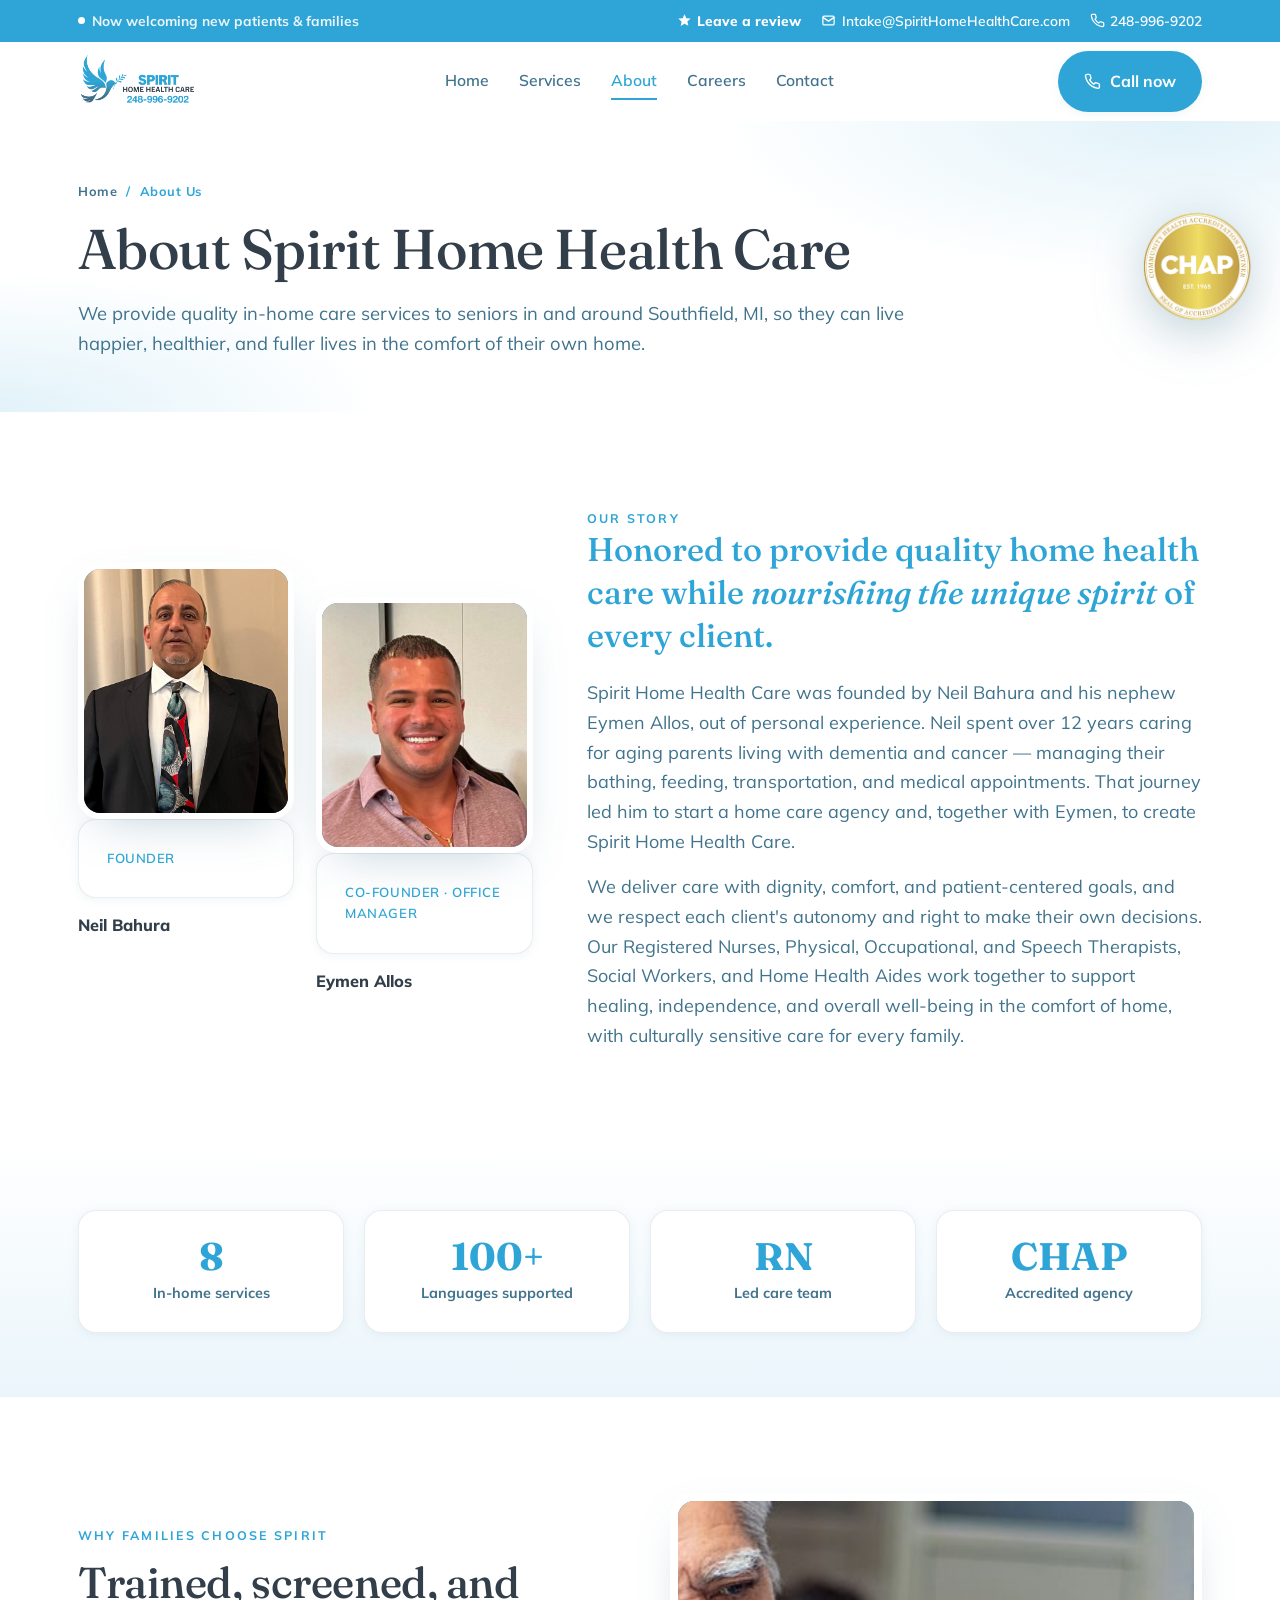
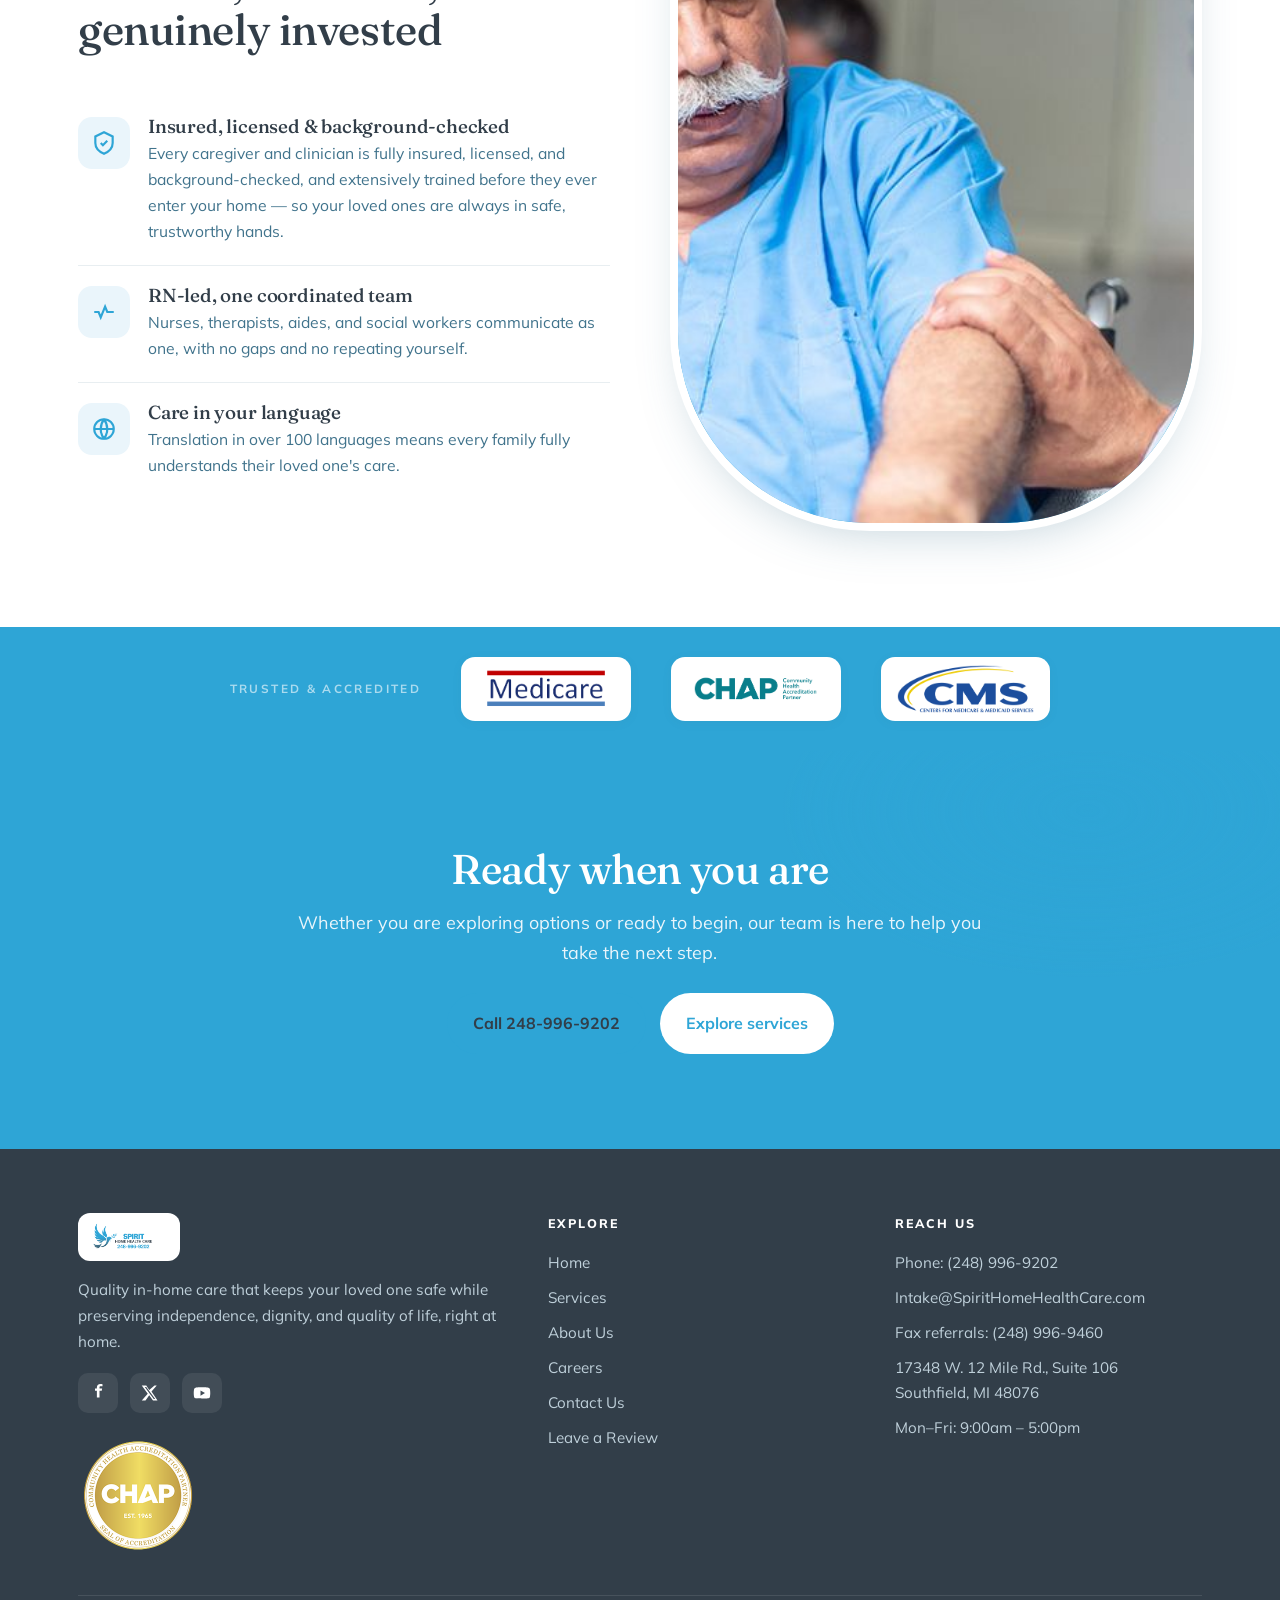
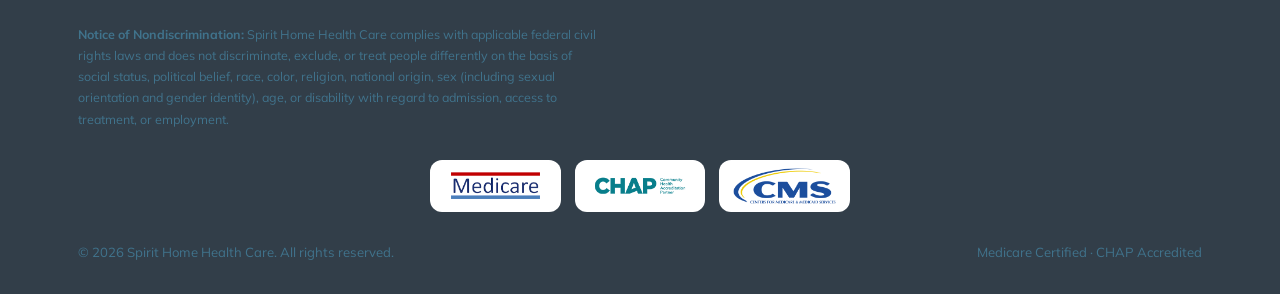
==== about.html @ 1ebd64b9 "added dybnamic form and fav icon" ====
<!DOCTYPE html>
<html lang="en">
<head>
<meta charset="UTF-8" />
<meta name="viewport" content="width=device-width, initial-scale=1" />
<title>About Us | Spirit Home Health Care</title>
<meta name="description" content="Quality in-home care for seniors in Southfield, MI. Trained, screened caregivers delivering independence, dignity, and quality of life at home." />
<link rel="icon" href="favicon.ico" sizes="any">
<link rel="icon" type="image/png" href="assets/img/favicon-256.png">
<link rel="apple-touch-icon" href="assets/img/apple-touch-icon.png">
<link rel="preconnect" href="https://fonts.googleapis.com">
<link rel="preconnect" href="https://fonts.gstatic.com" crossorigin>
<link href="https://fonts.googleapis.com/css2?family=Fraunces:ital,opsz,wght@0,9..144,400;0,9..144,500;0,9..144,600;1,9..144,400&family=Mulish:wght@400;500;600;700;800&display=swap" rel="stylesheet">
<style>
:root{
  --teal-deep:#2EA5D6;--teal:#2EA5D6;--teal-bright:#2EA5D6;
  --sand:#EAF5FB;--paper:#FFFFFF;--amber:#2EA5D6;--amber-deep:#40738C;
  --ink:#323E49;--ink-soft:#40738C;--line:rgba(64,115,140,.12);
  --shadow-sm:0 2px 10px rgba(64,115,140,.08);--shadow-md:0 18px 50px -20px rgba(64,115,140,.35);
  --shadow-lg:0 40px 80px -30px rgba(64,115,140,.45);--r:18px;--maxw:1180px;
  --display:"Fraunces",Georgia,"Times New Roman",serif;
  --body:"Mulish",-apple-system,BlinkMacSystemFont,"Segoe UI",sans-serif;
}
*{box-sizing:border-box;margin:0;padding:0}
html{scroll-behavior:smooth}
body{font-family:var(--body);color:var(--ink);background:var(--paper);font-size:18px;line-height:1.65;-webkit-font-smoothing:antialiased;overflow-x:hidden}
img{max-width:100%;display:block}
a{color:inherit;text-decoration:none}
h1,h2,h3{font-family:var(--display);font-weight:500;line-height:1.08;letter-spacing:-.01em}
.wrap{max-width:var(--maxw);margin:0 auto;padding:0 28px}
.eyebrow{font-family:var(--body);font-weight:700;font-size:.78rem;letter-spacing:.18em;text-transform:uppercase;color:var(--teal)}
.btn{display:inline-flex;align-items:center;gap:.55em;font-family:var(--body);font-weight:700;font-size:1rem;padding:.95em 1.5em;border-radius:100px;border:2px solid transparent;cursor:pointer;transition:transform .25s cubic-bezier(.2,.8,.2,1),box-shadow .25s,background .25s,color .25s;will-change:transform}
.btn svg{width:1.05em;height:1.05em}
.btn-primary{background:var(--teal-deep);color:#fff;box-shadow:var(--shadow-sm)}
.btn-primary:hover{transform:translateY(-3px);box-shadow:var(--shadow-md);background:#40738C}
.btn-amber{background:var(--amber);color:var(--ink)}
.btn-amber:hover{transform:translateY(-3px);box-shadow:0 18px 40px -16px rgba(46,165,214,.7);background:var(--amber-deep);color:#fff}
.btn-ghost{background:transparent;color:var(--teal-deep);border-color:var(--line)}
.btn-ghost:hover{transform:translateY(-3px);border-color:var(--teal);background:#fff;box-shadow:var(--shadow-sm)}
.btn-white{background:#fff;color:var(--teal-deep)}
.btn-white:hover{transform:translateY(-3px);box-shadow:var(--shadow-md)}
:focus-visible{outline:3px solid var(--amber);outline-offset:3px;border-radius:6px}
.util{background:var(--teal-deep);color:#EAF5FB;font-size:.86rem}
.util .wrap{display:flex;align-items:center;justify-content:space-between;gap:16px;min-height:42px;flex-wrap:wrap}
.util a{display:inline-flex;align-items:center;gap:.4em;font-weight:600;color:#fff}
.util a:hover{color:#BFD0DA}
.util .review{color:#FFFFFF;font-weight:800}
.util .review:hover{color:#fff}
.util .pill{display:inline-flex;align-items:center;gap:.5em}
.util .dot{width:7px;height:7px;border-radius:50%;background:#FFFFFF;animation:pulse 2.4s infinite}
.util .right{display:flex;gap:20px;align-items:center;flex-wrap:wrap}
@keyframes pulse{0%{box-shadow:0 0 0 0 rgba(255,255,255,.6)}70%{box-shadow:0 0 0 9px rgba(255,255,255,0)}100%{box-shadow:0 0 0 0 rgba(255,255,255,0)}}
header.nav{position:sticky;top:0;z-index:50;background:rgba(255,255,255,.82);backdrop-filter:blur(12px);border-bottom:1px solid transparent;transition:box-shadow .3s,border-color .3s}
header.nav.scrolled{box-shadow:var(--shadow-sm);border-color:var(--line)}
.nav .wrap{display:flex;align-items:center;justify-content:space-between;gap:20px;min-height:78px;transition:min-height .3s}
header.nav.scrolled .wrap{min-height:64px}
.brand{display:flex;align-items:center;gap:12px;font-family:var(--display);font-weight:600;font-size:1.32rem;color:var(--teal-deep);letter-spacing:-.02em}
.brand .mark{width:42px;height:42px;border-radius:12px;background:linear-gradient(140deg,var(--teal),var(--teal-deep));display:grid;place-items:center;color:#fff;flex:none;box-shadow:var(--shadow-sm)}
.brand .mark svg{width:24px;height:24px}
.brand small{display:block;font-family:var(--body);font-weight:600;font-size:.62rem;letter-spacing:.12em;text-transform:uppercase;color:var(--teal);margin-top:-2px}
nav.links{display:flex;align-items:center;gap:30px}
nav.links a{font-weight:600;font-size:.98rem;color:var(--ink-soft);position:relative;padding:4px 0}
nav.links a::after{content:"";position:absolute;left:0;bottom:-2px;width:0;height:2px;background:var(--teal);transition:width .28s ease}
nav.links a:hover{color:var(--teal-deep)}
nav.links a:hover::after{width:100%}
.p-home nav.links a[href="index.html"],.p-services nav.links a[href="services.html"],.p-about nav.links a[href="about.html"],.p-careers nav.links a[href="careers.html"],.p-contact nav.links a[href="contact.html"]{color:var(--teal-deep)}
.p-home nav.links a[href="index.html"]::after,.p-services nav.links a[href="services.html"]::after,.p-about nav.links a[href="about.html"]::after,.p-careers nav.links a[href="careers.html"]::after,.p-contact nav.links a[href="contact.html"]::after{width:100%}
.nav-cta{display:flex;align-items:center;gap:14px}
.menu-btn{display:none;position:relative;background:none;border:0;cursor:pointer;color:var(--teal-deep);padding:8px}
.menu-btn svg{width:28px;height:28px;transition:opacity .2s}
.nav-overlay{position:fixed;inset:0;background:rgba(64,115,140,.5);backdrop-filter:blur(2px);opacity:0;visibility:hidden;pointer-events:none;transition:opacity .35s,visibility .35s;z-index:49}
.nav-overlay.open{opacity:1;visibility:visible;pointer-events:auto}
body.menu-open{overflow:hidden}
body.menu-open .menu-btn>svg{opacity:0}
body.menu-open .menu-btn::before,body.menu-open .menu-btn::after{content:"";position:absolute;left:50%;top:50%;width:24px;height:2.5px;background:#fff;border-radius:2px}
body.menu-open .menu-btn::before{transform:translate(-50%,-50%) rotate(45deg)}
body.menu-open .menu-btn::after{transform:translate(-50%,-50%) rotate(-45deg)}
.hero{position:relative;padding:72px 0 90px;overflow:hidden}
.hero::before{content:"";position:absolute;inset:0;z-index:-2;background:radial-gradient(60% 70% at 88% 8%,rgba(46,165,214,.16),transparent 60%),radial-gradient(55% 60% at 6% 95%,rgba(46,165,214,.16),transparent 60%),var(--paper)}
.hero .wrap{display:grid;grid-template-columns:1.05fr .95fr;gap:54px;align-items:center}
.hero-copy{max-width:560px}
.hero h1{font-size:clamp(2.6rem,5.4vw,4.15rem);color:var(--ink);margin:.5em 0 .42em}
.hero h1 .ital{font-style:italic;color:var(--teal-deep)}
.hero p.lede{font-size:1.18rem;color:var(--ink-soft);max-width:30em}
.hero .cta-row{display:flex;gap:14px;flex-wrap:wrap;margin-top:30px}
.hero .chips{display:flex;gap:10px;flex-wrap:wrap;margin-top:34px}
.chip{display:inline-flex;align-items:center;gap:.5em;background:#fff;border:1px solid var(--line);border-radius:100px;padding:.5em 1em;font-size:.85rem;font-weight:700;color:var(--teal-deep);box-shadow:var(--shadow-sm)}
.chip svg{width:1.1em;height:1.1em;color:var(--teal)}
.hero-media{position:relative}
.arch{position:relative;border-radius:240px 240px 28px 28px;overflow:hidden;box-shadow:var(--shadow-lg);aspect-ratio:4/4.6;background:var(--teal-deep);border:10px solid #fff}
.arch svg{width:100%;height:100%;display:block}
.hero-media .badge{position:absolute;right:-10px;bottom:34px;background:#fff;border-radius:16px;padding:16px 20px;box-shadow:var(--shadow-md);display:flex;align-items:center;gap:14px;max-width:230px}
.hero-media .badge .ic{width:44px;height:44px;border-radius:12px;background:var(--sand);display:grid;place-items:center;color:var(--teal);flex:none}
.hero-media .badge .ic svg{width:24px;height:24px}
.hero-media .badge b{font-family:var(--display);font-weight:600;font-size:1.05rem;color:var(--ink);display:block;line-height:1.2}
.hero-media .badge span{font-size:.78rem;color:var(--ink-soft);font-weight:600}
.hero-media .leaf{position:absolute;left:-26px;top:40px;width:84px;height:84px;border-radius:24px;background:linear-gradient(140deg,var(--amber),var(--amber-deep));opacity:.9;z-index:-1;transform:rotate(8deg)}
.page-hero{position:relative;padding:60px 0 52px;overflow:hidden}
.page-hero::before{content:"";position:absolute;inset:0;z-index:-1;background:radial-gradient(60% 90% at 92% 0%,rgba(46,165,214,.14),transparent 60%),radial-gradient(50% 80% at 0% 100%,rgba(46,165,214,.14),transparent 60%),var(--paper)}
.page-hero .crumb{font-weight:700;font-size:.8rem;color:var(--teal);letter-spacing:.04em}
.page-hero .crumb a{color:var(--ink-soft)}
.page-hero .crumb a:hover{color:var(--teal)}
.page-hero h1{font-size:clamp(2.3rem,5vw,3.5rem);color:var(--ink);margin:.3em 0 .35em}
.page-hero p{font-size:1.15rem;color:var(--ink-soft);max-width:46em}
.trust{background:var(--teal-deep);color:#BFD0DA;padding:30px 0}
.trust .wrap{display:flex;align-items:center;justify-content:center;gap:16px 40px;flex-wrap:wrap}
.trust .label{font-size:.74rem;letter-spacing:.2em;text-transform:uppercase;font-weight:700;color:rgba(255,255,255,.6)}
.seal{display:inline-flex;align-items:center;gap:10px;background:#fff;color:var(--teal-deep);border-radius:14px;padding:.55em 1.15em;font-weight:800;font-size:.9rem;box-shadow:var(--shadow-sm)}
.seal svg{width:26px;height:26px;color:var(--teal);flex:none}
.seal small{display:block;font-weight:600;font-size:.66rem;color:var(--ink-soft);letter-spacing:.02em}
.seal img{height:48px;width:auto;display:block}
section{padding:96px 0}
.sec-head{max-width:660px;margin-bottom:54px}
.sec-head.center{margin-left:auto;margin-right:auto;text-align:center}
.sec-head h2{font-size:clamp(2rem,4vw,2.9rem);color:var(--ink);margin:.35em 0 .4em}
.sec-head p{color:var(--ink-soft);font-size:1.1rem}
.mission{background:var(--sand)}
.mission .wrap{display:grid;grid-template-columns:.85fr 1.15fr;gap:54px;align-items:center}
.mission .figure{position:relative;border-radius:200px 200px 24px 24px;overflow:hidden;aspect-ratio:1/1.15;border:8px solid #fff;box-shadow:var(--shadow-md);background:var(--sand)}
.mission .figure svg{width:100%;height:100%;display:block}
.mission blockquote{font-family:var(--display);font-size:clamp(1.5rem,3vw,2.05rem);line-height:1.3;color:var(--teal-deep);font-weight:500}
.mission blockquote .ital{font-style:italic}
.mission .who{margin-top:22px;font-weight:700;color:var(--ink)}
.mission .who span{display:block;font-weight:600;color:var(--ink-soft);font-size:.92rem}
.founders{display:grid;grid-template-columns:1fr 1fr;gap:22px}
.founder{position:relative}
.founder .pic{position:relative;border-radius:22px;overflow:hidden;aspect-ratio:1/1.18;border:6px solid #fff;box-shadow:var(--shadow-md);background:linear-gradient(150deg,#2EA5D6,#40738C)}
.founder .pic img{position:absolute;inset:0;width:100%;height:100%;object-fit:cover;object-position:center top;display:block;z-index:1}
.founder .pic .ph{position:absolute;inset:0;display:grid;place-items:center;font-family:var(--display);font-weight:600;font-size:2.6rem;color:#fff;opacity:.85}
.founder .name{margin-top:14px;font-weight:800;color:var(--ink);font-size:1.02rem}
.founder .role{font-weight:600;color:var(--teal);font-size:.82rem;letter-spacing:.04em;text-transform:uppercase}
.founder:nth-child(2){margin-top:34px}
@media(max-width:560px){.founder:nth-child(2){margin-top:0}}
.svc-grid{display:grid;grid-template-columns:repeat(3,1fr);gap:24px}
.card{background:#fff;border:1px solid var(--line);border-radius:var(--r);overflow:hidden;display:flex;flex-direction:column;transition:transform .4s cubic-bezier(.2,.8,.2,1),box-shadow .4s}
.card:hover{transform:translateY(-8px);box-shadow:var(--shadow-md)}
.card .ph{position:relative;aspect-ratio:16/11;overflow:hidden;background:var(--sand)}
.card .ph svg{width:100%;height:100%;display:block;transition:transform .7s cubic-bezier(.2,.8,.2,1)}
.card:hover .ph svg{transform:scale(1.06)}
.card .tag{position:absolute;left:14px;top:14px;z-index:1;background:rgba(255,255,255,.94);color:var(--teal-deep);font-size:.7rem;font-weight:800;letter-spacing:.08em;text-transform:uppercase;padding:.4em .8em;border-radius:100px;box-shadow:var(--shadow-sm)}
.card .body{padding:24px 24px 26px;display:flex;flex-direction:column;gap:10px;flex:1}
.card h3{font-size:1.32rem;color:var(--ink)}
.card p{font-size:.98rem;color:var(--ink-soft);flex:1}
.card .more{display:inline-flex;align-items:center;gap:.4em;font-weight:700;font-size:.92rem;color:var(--teal);margin-top:4px}
.card .more svg{width:1em;height:1em;transition:transform .25s}
.card:hover .more svg{transform:translateX(4px)}
.steps{background:linear-gradient(180deg,var(--paper),var(--sand))}
.step-grid{display:grid;grid-template-columns:repeat(3,1fr);gap:28px}
.step{background:#fff;border-radius:var(--r);padding:36px 30px;border:1px solid var(--line);position:relative;box-shadow:var(--shadow-sm)}
.step .num{font-family:var(--display);font-size:3rem;color:var(--amber);font-weight:600;line-height:1}
.step h3{font-size:1.3rem;margin:.4em 0 .35em;color:var(--ink)}
.step p{color:var(--ink-soft);font-size:1rem}
.why .wrap{display:grid;grid-template-columns:1fr 1fr;gap:60px;align-items:center}
.val{display:flex;gap:18px;padding:20px 0;border-top:1px solid var(--line)}
.val:first-of-type{border-top:0}
.val .ic{width:52px;height:52px;border-radius:14px;background:var(--sand);color:var(--teal);display:grid;place-items:center;flex:none}
.val .ic svg{width:26px;height:26px}
.val h3{font-size:1.18rem;margin-bottom:4px;color:var(--ink)}
.val p{color:var(--ink-soft);font-size:.98rem}
.why-media{position:relative;border-radius:24px 24px 200px 200px;overflow:hidden;aspect-ratio:1/1.2;border:8px solid #fff;box-shadow:var(--shadow-md);background:var(--teal-deep)}
.why-media svg{width:100%;height:100%;display:block}
.why-media img{width:100%;height:100%;object-fit:cover;display:block}
.svc-row{display:grid;grid-template-columns:1fr 1fr;gap:50px;align-items:center;padding:46px 0;border-bottom:1px solid var(--line)}
.svc-row:last-of-type{border-bottom:0}
.svc-row .svc-art{border-radius:var(--r);overflow:hidden;box-shadow:var(--shadow-md);aspect-ratio:16/12;background:var(--sand)}
.svc-row.flip .svc-art{order:2}
.svc-art svg{width:100%;height:100%;display:block}
.svc-row .tagx{display:inline-block;font-size:.72rem;font-weight:800;letter-spacing:.12em;text-transform:uppercase;color:var(--teal);margin-bottom:8px}
.svc-row h2{font-size:clamp(1.6rem,3vw,2.05rem);color:var(--ink);margin-bottom:.4em}
.svc-row p{color:var(--ink-soft)}
.svc-row ul{list-style:none;margin-top:18px;display:grid;gap:10px}
.svc-row li{display:flex;gap:10px;align-items:flex-start;font-weight:600;color:var(--ink);font-size:.98rem}
.svc-row li svg{width:20px;height:20px;color:var(--teal);flex:none;margin-top:2px}
.roles{display:grid;grid-template-columns:repeat(3,1fr);gap:22px}
.role{background:#fff;border:1px solid var(--line);border-radius:var(--r);padding:28px;box-shadow:var(--shadow-sm);transition:transform .35s,box-shadow .35s}
.role:hover{transform:translateY(-6px);box-shadow:var(--shadow-md)}
.role .ic{width:50px;height:50px;border-radius:13px;background:var(--sand);color:var(--teal);display:grid;place-items:center;margin-bottom:14px}
.role .ic svg{width:26px;height:26px}
.role h3{font-size:1.2rem;color:var(--ink);margin-bottom:6px}
.role p{font-size:.95rem;color:var(--ink-soft)}
.role .type{font-size:.78rem;font-weight:800;letter-spacing:.08em;text-transform:uppercase;color:var(--amber-deep);margin-top:14px}
.stats{display:grid;grid-template-columns:repeat(4,1fr);gap:20px}
.stat{background:#fff;border:1px solid var(--line);border-radius:var(--r);padding:26px;text-align:center;box-shadow:var(--shadow-sm)}
.stat b{font-family:var(--display);font-size:2.4rem;color:var(--teal-deep);display:block;line-height:1}
.stat span{font-weight:700;font-size:.9rem;color:var(--ink-soft);margin-top:6px;display:block}
.careers-band{background:var(--teal-deep);color:#EAF5FB;position:relative;overflow:hidden}
.careers-band::before{content:"";position:absolute;inset:0;background:radial-gradient(50% 80% at 85% 20%,rgba(46,165,214,.3),transparent 60%),radial-gradient(40% 70% at 10% 90%,rgba(46,165,214,.22),transparent 60%)}
.careers-band .wrap{position:relative;display:grid;grid-template-columns:1.4fr .9fr;gap:40px;align-items:center}
.careers-band h2{color:#fff;font-size:clamp(1.9rem,3.6vw,2.7rem)}
.careers-band p{color:#BFD0DA;font-size:1.12rem;margin-top:.6em;max-width:34em}
.careers-band .cta-side{display:flex;justify-content:flex-end}
.cta-band{background:linear-gradient(150deg,var(--teal-deep),var(--teal));color:#fff;text-align:center;position:relative;overflow:hidden}
.cta-band::before{content:"";position:absolute;inset:0;background:radial-gradient(40% 70% at 85% 15%,rgba(46,165,214,.35),transparent 60%),radial-gradient(40% 70% at 12% 90%,rgba(46,165,214,.25),transparent 60%)}
.cta-band .wrap{position:relative}
.cta-band h2{color:#fff;font-size:clamp(1.8rem,3.6vw,2.6rem);margin-bottom:.4em}
.cta-band p{color:#EAF5FB;font-size:1.12rem;max-width:40em;margin:0 auto 1.4em}
.cta-band .btn-row{display:flex;gap:14px;justify-content:center;flex-wrap:wrap}
.contact{background:var(--sand)}
.contact .wrap{display:grid;grid-template-columns:1fr 1.05fr;gap:50px;align-items:start}
.contact-info .line{display:flex;gap:16px;padding:18px 0;border-bottom:1px solid var(--line)}
.contact-info .line>div{min-width:0;flex:1}
.contact-info .line:last-child{border-bottom:0}
.contact-info .ic{width:48px;height:48px;border-radius:12px;background:#fff;color:var(--teal);display:grid;place-items:center;flex:none;box-shadow:var(--shadow-sm)}
.contact-info .ic svg{width:24px;height:24px}
.contact-info .label{font-size:.74rem;letter-spacing:.14em;text-transform:uppercase;font-weight:800;color:var(--teal);margin-bottom:2px}
.contact-info .val-txt{font-size:1.12rem;font-weight:700;color:var(--ink);overflow-wrap:anywhere}
.contact-info .val-txt a:hover{color:var(--teal)}
.contact-info .sub{font-size:.92rem;color:var(--ink-soft);font-weight:600}
.form{background:#fff;border-radius:var(--r);padding:34px;box-shadow:var(--shadow-md);border:1px solid var(--line)}
.form h3{font-size:1.55rem;color:var(--ink);margin-bottom:6px}
.form>p{color:var(--ink-soft);font-size:.98rem;margin-bottom:22px}
.field{margin-bottom:16px}
.field label{display:block;font-weight:700;font-size:.86rem;color:var(--ink);margin-bottom:6px}
.field input,.field select,.field textarea{width:100%;font-family:var(--body);font-size:1rem;color:var(--ink);padding:.85em 1em;border:1.5px solid var(--line);border-radius:12px;background:var(--paper);transition:border-color .2s,box-shadow .2s}
.field input:focus,.field select:focus,.field textarea:focus{outline:none;border-color:var(--teal);box-shadow:0 0 0 4px rgba(21,128,143,.12)}
.row2{display:grid;grid-template-columns:1fr 1fr;gap:16px}
.form .btn-amber{width:100%;justify-content:center;margin-top:6px}
.form .note{font-size:.8rem;color:var(--ink-soft);text-align:center;margin-top:12px}
.map-embed{border-radius:var(--r);overflow:hidden;box-shadow:var(--shadow-md);border:1px solid var(--line);aspect-ratio:16/9;background:var(--sand);margin-top:40px}
.map-embed iframe{width:100%;height:100%;border:0;display:block}
footer.site{background:var(--ink);color:#BFD0DA;padding:64px 0 30px;font-size:.95rem}
footer.site .top{display:grid;grid-template-columns:1.4fr 1fr 1fr;gap:40px;padding-bottom:40px;border-bottom:1px solid rgba(255,255,255,.1)}
footer.site .brand{color:#fff}
footer.site .brand small{color:var(--teal-bright)}
footer.site p.about{margin-top:16px;max-width:32em;color:#BFD0DA;line-height:1.7}
footer.site h4{font-family:var(--body);font-weight:800;font-size:.78rem;letter-spacing:.16em;text-transform:uppercase;color:#fff;margin-bottom:16px}
footer.site ul{list-style:none;display:flex;flex-direction:column;gap:10px}
footer.site ul a{overflow-wrap:anywhere}
footer.site ul a:hover{color:var(--amber)}
footer.site .social{display:flex;gap:12px;margin-top:18px}
footer.site .social a{width:40px;height:40px;border-radius:10px;background:rgba(255,255,255,.08);display:grid;place-items:center;transition:background .25s,transform .25s}
footer.site .social a:hover{background:var(--teal);transform:translateY(-3px)}
footer.site .social svg{width:18px;height:18px;color:#fff}
footer.site .notice{font-size:.78rem;color:#40738C;line-height:1.7;margin-top:28px;max-width:75ch}
footer.site .legal{display:flex;justify-content:space-between;gap:16px;flex-wrap:wrap;margin-top:24px;font-size:.82rem;color:#40738C}
.reveal{opacity:0;transform:translateY(26px);transition:opacity .8s cubic-bezier(.2,.8,.2,1),transform .8s cubic-bezier(.2,.8,.2,1)}
.reveal.in{opacity:1;transform:none}
[data-delay="1"]{transition-delay:.08s}[data-delay="2"]{transition-delay:.16s}
[data-delay="3"]{transition-delay:.24s}[data-delay="4"]{transition-delay:.32s}[data-delay="5"]{transition-delay:.4s}
.load{opacity:0;transform:translateY(20px);animation:rise .9s cubic-bezier(.2,.8,.2,1) forwards}
.load.d1{animation-delay:.1s}.load.d2{animation-delay:.24s}.load.d3{animation-delay:.38s}.load.d4{animation-delay:.52s}.load.d5{animation-delay:.66s}
@keyframes rise{to{opacity:1;transform:none}}
.arch{animation:archIn 1.1s cubic-bezier(.2,.8,.2,1) .3s both}
@keyframes archIn{from{opacity:0;transform:translateY(24px)}to{opacity:1;transform:none}}
@media(max-width:980px){
 .hero .wrap{grid-template-columns:1fr;gap:42px}
 .hero-media{max-width:460px;margin:0 auto}
 .mission .wrap,.why .wrap,.contact .wrap,.careers-band .wrap{grid-template-columns:1fr;gap:38px}
 .careers-band .cta-side{justify-content:flex-start}
 .svc-grid,.roles{grid-template-columns:repeat(2,1fr)}
 .step-grid{grid-template-columns:1fr}
 .svc-row{grid-template-columns:1fr;gap:30px}
 .svc-row.flip .svc-art{order:0}
 .stats{grid-template-columns:repeat(2,1fr)}
 footer.site .top{grid-template-columns:1fr 1fr}
}
@media(max-width:900px){
 nav.links{position:fixed;top:0;right:0;left:auto;width:min(320px,84vw);height:100vh;height:100dvh;background:linear-gradient(160deg,var(--teal-deep),#323E49);flex-direction:column;align-items:flex-start;justify-content:flex-start;gap:6px;padding:96px 28px;box-shadow:var(--shadow-lg);transform:translateX(105%);transition:transform .35s cubic-bezier(.2,.8,.2,1);z-index:60;overflow-y:auto}
 nav.links.open{transform:none}
 nav.links a{font-size:1.1rem;font-weight:700;padding:12px 0;width:100%;border-bottom:1px solid rgba(255,255,255,.14);color:#fff}
 nav.links a:hover{color:var(--amber)}
 .p-home nav.links a[href="index.html"],.p-services nav.links a[href="services.html"],.p-about nav.links a[href="about.html"],.p-careers nav.links a[href="careers.html"],.p-contact nav.links a[href="contact.html"]{color:var(--amber)}
 .menu-btn{display:inline-flex;z-index:70}
 .nav-cta .btn-text{display:none}
}
@media(max-width:720px){
 body{font-size:17px}
 .svc-grid,.roles{grid-template-columns:1fr}
 .util .hide-sm{display:none}
 .row2{grid-template-columns:1fr}
 footer.site .top{grid-template-columns:1fr}
 section{padding:72px 0}
}
@media(prefers-reduced-motion:reduce){
 *{animation:none!important;transition:none!important;scroll-behavior:auto!important}
 .reveal{opacity:1;transform:none}.load{opacity:1;transform:none}
}

.brand .logo{height:54px;width:auto;display:block}
.brand{gap:0}
@media(max-width:560px){.brand .logo{height:44px}}
.page-seal{position:absolute;right:24px;top:50%;transform:translateY(-50%);width:118px;height:118px;z-index:2;filter:drop-shadow(0 12px 26px rgba(64,115,140,.35))}@media(max-width:820px){.page-seal{display:none}}
.gt-wrap{display:inline-flex;align-items:center}#google_translate_element .goog-te-gadget{font-size:0}#google_translate_element .goog-te-combo{margin:0;padding:3px 8px;border-radius:8px;border:1px solid rgba(255,255,255,.45);background:rgba(255,255,255,.14);color:#fff;font-family:var(--body);font-size:.8rem;font-weight:600;cursor:pointer;line-height:1.3}#google_translate_element .goog-te-combo option{color:#323E49}.goog-te-banner-frame,.goog-logo-link,.goog-te-gadget span{display:none!important}.goog-te-gadget{color:transparent!important}body{top:0!important}
</style>
</head>
<body class="p-about">
<div class="util">
  <div class="wrap">
    <span class="pill"><span class="dot"></span><strong>Now welcoming new patients &amp; families</strong></span>
    <span class="right">
      <span class="gt-wrap"><span id="google_translate_element"></span></span>
      <a class="review" href="https://maps.app.goo.gl/78KayNpbwFcHHtH17" target="_blank" rel="noopener" aria-label="Leave us a Google review"><svg viewBox="0 0 24 24" fill="currentColor" width="15" height="15"><path d="M12 2l2.9 6.3 6.9.6-5.2 4.6 1.6 6.8L12 17.3 5.8 20.9l1.6-6.8L2.2 8.9l6.9-.6z"/></svg>Leave a review</a>
      <a class="hide-sm" href="mailto:Intake@SpiritHomeHealthCare.com"><svg viewBox="0 0 24 24" fill="none" stroke="currentColor" stroke-width="2" width="15" height="15"><rect x="3" y="5" width="18" height="14" rx="2"/><path d="m3 7 9 6 9-6"/></svg>Intake@SpiritHomeHealthCare.com</a>
      <a href="tel:+12489969202"><svg viewBox="0 0 24 24" fill="none" stroke="currentColor" stroke-width="2" width="15" height="15"><path d="M22 16.92v3a2 2 0 0 1-2.18 2 19.79 19.79 0 0 1-8.63-3.07 19.5 19.5 0 0 1-6-6 19.79 19.79 0 0 1-3.07-8.67A2 2 0 0 1 4.11 2h3a2 2 0 0 1 2 1.72c.13.96.36 1.9.7 2.81a2 2 0 0 1-.45 2.11L8.09 9.91a16 16 0 0 0 6 6l1.27-1.27a2 2 0 0 1 2.11-.45c.91.34 1.85.57 2.81.7A2 2 0 0 1 22 16.92z"/></svg>248-996-9202</a>
    </span>
  </div>
</div>
<header class="nav" id="nav">
  <div class="wrap">
    <a class="brand" href="index.html"><img src="assets/img/logo.png" alt="Spirit Home Health Care — 248-996-9202" class="logo"/></a>
    <nav class="links" id="links">
      <a href="index.html">Home</a><a href="services.html">Services</a><a href="about.html">About</a><a href="careers.html">Careers</a><a href="contact.html">Contact</a>
    </nav>
    <div class="nav-cta">
      <a class="btn btn-primary" href="tel:+12489969202"><svg viewBox="0 0 24 24" fill="none" stroke="currentColor" stroke-width="2"><path d="M22 16.92v3a2 2 0 0 1-2.18 2 19.79 19.79 0 0 1-8.63-3.07 19.5 19.5 0 0 1-6-6 19.79 19.79 0 0 1-3.07-8.67A2 2 0 0 1 4.11 2h3a2 2 0 0 1 2 1.72c.13.96.36 1.9.7 2.81a2 2 0 0 1-.45 2.11L8.09 9.91a16 16 0 0 0 6 6l1.27-1.27a2 2 0 0 1 2.11-.45c.91.34 1.85.57 2.81.7A2 2 0 0 1 22 16.92z"/></svg><span class="btn-text">Call now</span></a>
      <button class="menu-btn" id="menuBtn" aria-label="Open menu" aria-expanded="false"><svg viewBox="0 0 24 24" fill="none" stroke="currentColor" stroke-width="2"><line x1="4" y1="7" x2="20" y2="7"/><line x1="4" y1="12" x2="20" y2="12"/><line x1="4" y1="17" x2="20" y2="17"/></svg></button>
    </div>
  </div>
</header>
<div class="nav-overlay" id="navOverlay" aria-hidden="true"></div>
<main>
<section class="page-hero">
  <div class="wrap reveal">
    <p class="crumb"><a href="index.html">Home</a> &nbsp;/&nbsp; About Us</p>
    <h1>About Spirit Home Health Care</h1>
    <p>We provide quality in-home care services to seniors in and around Southfield, MI, so they can live happier, healthier, and fuller lives in the comfort of their own home.</p>
  </div>
  <img class="page-seal" src="assets/img/chap-seal.png" alt="CHAP Accredited — Seal of Accreditation"/>
</section>

<section class="mission" style="background:var(--paper)">
  <div class="wrap">
    <div class="founders reveal">
      <div class="founder">
        <div class="pic"><span class="ph">NB</span><img src="assets/img/founder.jpeg" alt="Neil Bahura, Founder of Spirit Home Health Care" onerror="this.style.display='none'"/></div>
        <div class="role">Founder</div>
        <div class="name">Neil Bahura</div>
      </div>
      <div class="founder">
        <div class="pic"><span class="ph">EA</span><img src="assets/img/cofounder.jpeg" alt="Eymen Allos, Co-Founder of Spirit Home Health Care" onerror="this.style.display='none'"/></div>
        <div class="role">Co-Founder &middot; Office Manager</div>
        <div class="name">Eymen Allos</div>
      </div>
    </div>
    <div class="reveal" data-delay="1">
      <p class="eyebrow">Our story</p>
      <blockquote>Honored to provide quality home health care while <span class="ital">nourishing the unique spirit</span> of every client.</blockquote>
      <p style="margin-top:22px;color:var(--ink-soft)">Spirit Home Health Care was founded by Neil Bahura and his nephew Eymen Allos, out of personal experience. Neil spent over 12 years caring for aging parents living with dementia and cancer &mdash; managing their bathing, feeding, transportation, and medical appointments. That journey led him to start a home care agency and, together with Eymen, to create Spirit Home Health Care.</p>
      <p style="margin-top:16px;color:var(--ink-soft)">We deliver care with dignity, comfort, and patient-centered goals, and we respect each client's autonomy and right to make their own decisions. Our Registered Nurses, Physical, Occupational, and Speech Therapists, Social Workers, and Home Health Aides work together to support healing, independence, and overall well-being in the comfort of home, with culturally sensitive care for every family.</p>
    </div>
  </div>
</section>

<section class="steps" style="padding-top:64px;padding-bottom:64px">
  <div class="wrap">
    <div class="stats reveal">
      <div class="stat"><b>8</b><span>In-home services</span></div>
      <div class="stat"><b>100+</b><span>Languages supported</span></div>
      <div class="stat"><b>RN</b><span>Led care team</span></div>
      <div class="stat"><b>CHAP</b><span>Accredited agency</span></div>
    </div>
  </div>
</section>

<section class="why">
  <div class="wrap">
    <div class="reveal">
      <p class="eyebrow">Why families choose Spirit</p>
      <h2 style="font-size:clamp(1.9rem,3.8vw,2.7rem);margin:.35em 0 1em">Trained, screened, and genuinely invested</h2>
      <div class="val"><span class="ic"><svg viewBox="0 0 24 24" fill="none" stroke="currentColor" stroke-width="2"><path d="M12 2 4 6v6c0 5 3.5 8 8 10 4.5-2 8-5 8-10V6z"/><path d="m9 12 2 2 4-4"/></svg></span><div><h3>Insured, licensed &amp; background-checked</h3><p>Every caregiver and clinician is fully insured, licensed, and background-checked, and extensively trained before they ever enter your home &mdash; so your loved ones are always in safe, trustworthy hands.</p></div></div>
      <div class="val"><span class="ic"><svg viewBox="0 0 24 24" fill="none" stroke="currentColor" stroke-width="2"><path d="M3 12h4l2 5 4-10 2 5h6"/></svg></span><div><h3>RN-led, one coordinated team</h3><p>Nurses, therapists, aides, and social workers communicate as one, with no gaps and no repeating yourself.</p></div></div>
      <div class="val"><span class="ic"><svg viewBox="0 0 24 24" fill="none" stroke="currentColor" stroke-width="2"><circle cx="12" cy="12" r="9"/><path d="M3 12h18M12 3a15 15 0 0 1 0 18M12 3a15 15 0 0 0 0 18"/></svg></span><div><h3>Care in your language</h3><p>Translation in over 100 languages means every family fully understands their loved one's care.</p></div></div>
    </div>
    <div class="why-media reveal" data-delay="1"><img src="assets/img/pt.jpg" alt="Trained, screened Spirit caregiver at work" loading="lazy"/></div>
  </div>
</section>

<div class="trust">
  <div class="wrap reveal">
    <span class="label">Trusted &amp; Accredited</span>
    <span class="seal"><img src="assets/img/cert-medicare.png" alt="Medicare Certified"/></span>
    <span class="seal"><img src="assets/img/cert-chap.png" alt="CHAP Accredited"/></span>
    <span class="seal"><img src="assets/img/cert-cms.png" alt="CMS — Centers for Medicare &amp; Medicaid Services"/></span>
  </div>
</div>

<section class="cta-band">
  <div class="wrap reveal">
    <h2>Ready when you are</h2>
    <p>Whether you are exploring options or ready to begin, our team is here to help you take the next step.</p>
    <div class="btn-row"><a class="btn btn-amber" href="tel:+12489969202">Call 248-996-9202</a><a class="btn btn-white" href="services.html">Explore services</a></div>
  </div>
</section>
</main>
<footer class="site">
  <div class="wrap">
    <div class="top">
      <div>
        <a class="brand" href="index.html"><img src="assets/img/logo.png" alt="Spirit Home Health Care" style="height:48px;width:auto;background:#fff;padding:10px 14px;border-radius:12px"/></a>
        <p class="about">Quality in-home care that keeps your loved one safe while preserving independence, dignity, and quality of life, right at home.</p>
        <div class="social">
          <a href="http://www.facebook.com" target="_blank" rel="noopener" aria-label="Facebook"><svg viewBox="0 0 24 24" fill="currentColor"><path d="M14 9h3l.5-3H14V4.5c0-.8.3-1.5 1.5-1.5H18V.2C17.5.1 16.3 0 15 0c-2.7 0-4.5 1.6-4.5 4.6V6H8v3h2.5v9H14z"/></svg></a>
          <a href="http://www.twitter.com" target="_blank" rel="noopener" aria-label="X"><svg viewBox="0 0 24 24" fill="currentColor"><path d="M18 2h3l-7 8 8 12h-6l-5-7-5 7H1l8-9L1 2h6l4 6zm-1 18h2L7 4H5z"/></svg></a>
          <a href="http://www.youtube.com" target="_blank" rel="noopener" aria-label="YouTube"><svg viewBox="0 0 24 24" fill="currentColor"><path d="M23 12s0-3.5-.5-5.2a2.7 2.7 0 0 0-1.9-1.9C18.9 4.4 12 4.4 12 4.4s-6.9 0-8.6.5A2.7 2.7 0 0 0 1.5 6.8C1 8.5 1 12 1 12s0 3.5.5 5.2a2.7 2.7 0 0 0 1.9 1.9c1.7.5 8.6.5 8.6.5s6.9 0 8.6-.5a2.7 2.7 0 0 0 1.9-1.9C23 15.5 23 12 23 12zM10 15.5v-7l6 3.5z"/></svg></a>
        </div>
        <div style="margin-top:22px"><img src="assets/img/chap-seal.png" alt="CHAP Accredited — Seal of Accreditation" style="width:120px;height:120px;display:block"/></div>
      </div>
      <div><h4>Explore</h4><ul><li><a href="index.html">Home</a></li><li><a href="services.html">Services</a></li><li><a href="about.html">About Us</a></li><li><a href="careers.html">Careers</a></li><li><a href="contact.html">Contact Us</a></li><li><a href="https://maps.app.goo.gl/78KayNpbwFcHHtH17" target="_blank" rel="noopener">Leave a Review</a></li></ul></div>
      <div><h4>Reach Us</h4><ul><li><a href="tel:+12489969202">Phone: (248) 996-9202</a></li><li><a href="mailto:Intake@SpiritHomeHealthCare.com">Intake@SpiritHomeHealthCare.com</a></li><li>Fax referrals: (248) 996-9460</li><li><a href="https://maps.google.com/maps?q=17348+W.+12+Mile+Rd.+Southfield+MI+48076" target="_blank" rel="noopener">17348 W. 12 Mile Rd., Suite 106<br>Southfield, MI 48076</a></li><li>Mon&ndash;Fri: 9:00am &ndash; 5:00pm</li></ul></div>
    </div>
    <p class="notice"><strong>Notice of Nondiscrimination:</strong> Spirit Home Health Care complies with applicable federal civil rights laws and does not discriminate, exclude, or treat people differently on the basis of social status, political belief, race, color, religion, national origin, sex (including sexual orientation and gender identity), age, or disability with regard to admission, access to treatment, or employment.</p>
    <div style="display:flex;flex-wrap:wrap;gap:14px;align-items:center;justify-content:center;padding:30px 0 6px"><img src="assets/img/cert-medicare.png" alt="Medicare Certified" style="height:52px;width:auto;background:#fff;border-radius:12px;padding:8px 14px"/><img src="assets/img/cert-chap.png" alt="CHAP Accredited" style="height:52px;width:auto;background:#fff;border-radius:12px;padding:8px 14px"/><img src="assets/img/cert-cms.png" alt="CMS - Centers for Medicare &amp; Medicaid Services" style="height:52px;width:auto;background:#fff;border-radius:12px;padding:8px 14px"/></div>
    <div class="legal"><span>&copy; 2026 Spirit Home Health Care. All rights reserved.</span><span>Medicare Certified &middot; CHAP Accredited</span></div>
  </div>
</footer>
<script>
  const nav=document.getElementById('nav');
  const onScroll=()=>nav.classList.toggle('scrolled',window.scrollY>12);
  onScroll();window.addEventListener('scroll',onScroll,{passive:true});
  const menuBtn=document.getElementById('menuBtn'),links=document.getElementById('links'),overlay=document.getElementById('navOverlay');
  const setMenu=(open)=>{links.classList.toggle('open',open);overlay.classList.toggle('open',open);document.body.classList.toggle('menu-open',open);menuBtn.setAttribute('aria-expanded',open);};
  menuBtn.addEventListener('click',()=>setMenu(!links.classList.contains('open')));
  overlay.addEventListener('click',()=>setMenu(false));
  links.querySelectorAll('a').forEach(a=>a.addEventListener('click',()=>setMenu(false)));
  document.addEventListener('keydown',e=>{if(e.key==='Escape')setMenu(false);});
  window.addEventListener('resize',()=>{if(window.innerWidth>900)setMenu(false);});
  const io=new IntersectionObserver((entries)=>{entries.forEach(e=>{if(e.isIntersecting){e.target.classList.add('in');io.unobserve(e.target);}});},{threshold:.14,rootMargin:'0px 0px -40px 0px'});
  document.querySelectorAll('.reveal').forEach(el=>io.observe(el));
  const btn=document.getElementById('submitBtn');
  btn&&btn.addEventListener('click',()=>{const f=document.getElementById('fn');const fn=f?f.value.trim():'';btn.textContent=fn?'Thanks, '+fn+", we'll be in touch \u2713":"Thanks, we'll be in touch \u2713";btn.style.background='var(--teal-deep)';btn.style.color='#fff';setTimeout(()=>{btn.textContent=btn.dataset.label||'Submit';btn.style.background='';btn.style.color='';},3200);});
</script>

<script type="text/javascript">
function googleTranslateElementInit(){new google.translate.TranslateElement({pageLanguage:'en',autoDisplay:false},'google_translate_element');}
</script>
<script type="text/javascript" src="https://translate.google.com/translate_a/element.js?cb=googleTranslateElementInit"></script>
</body>
</html>
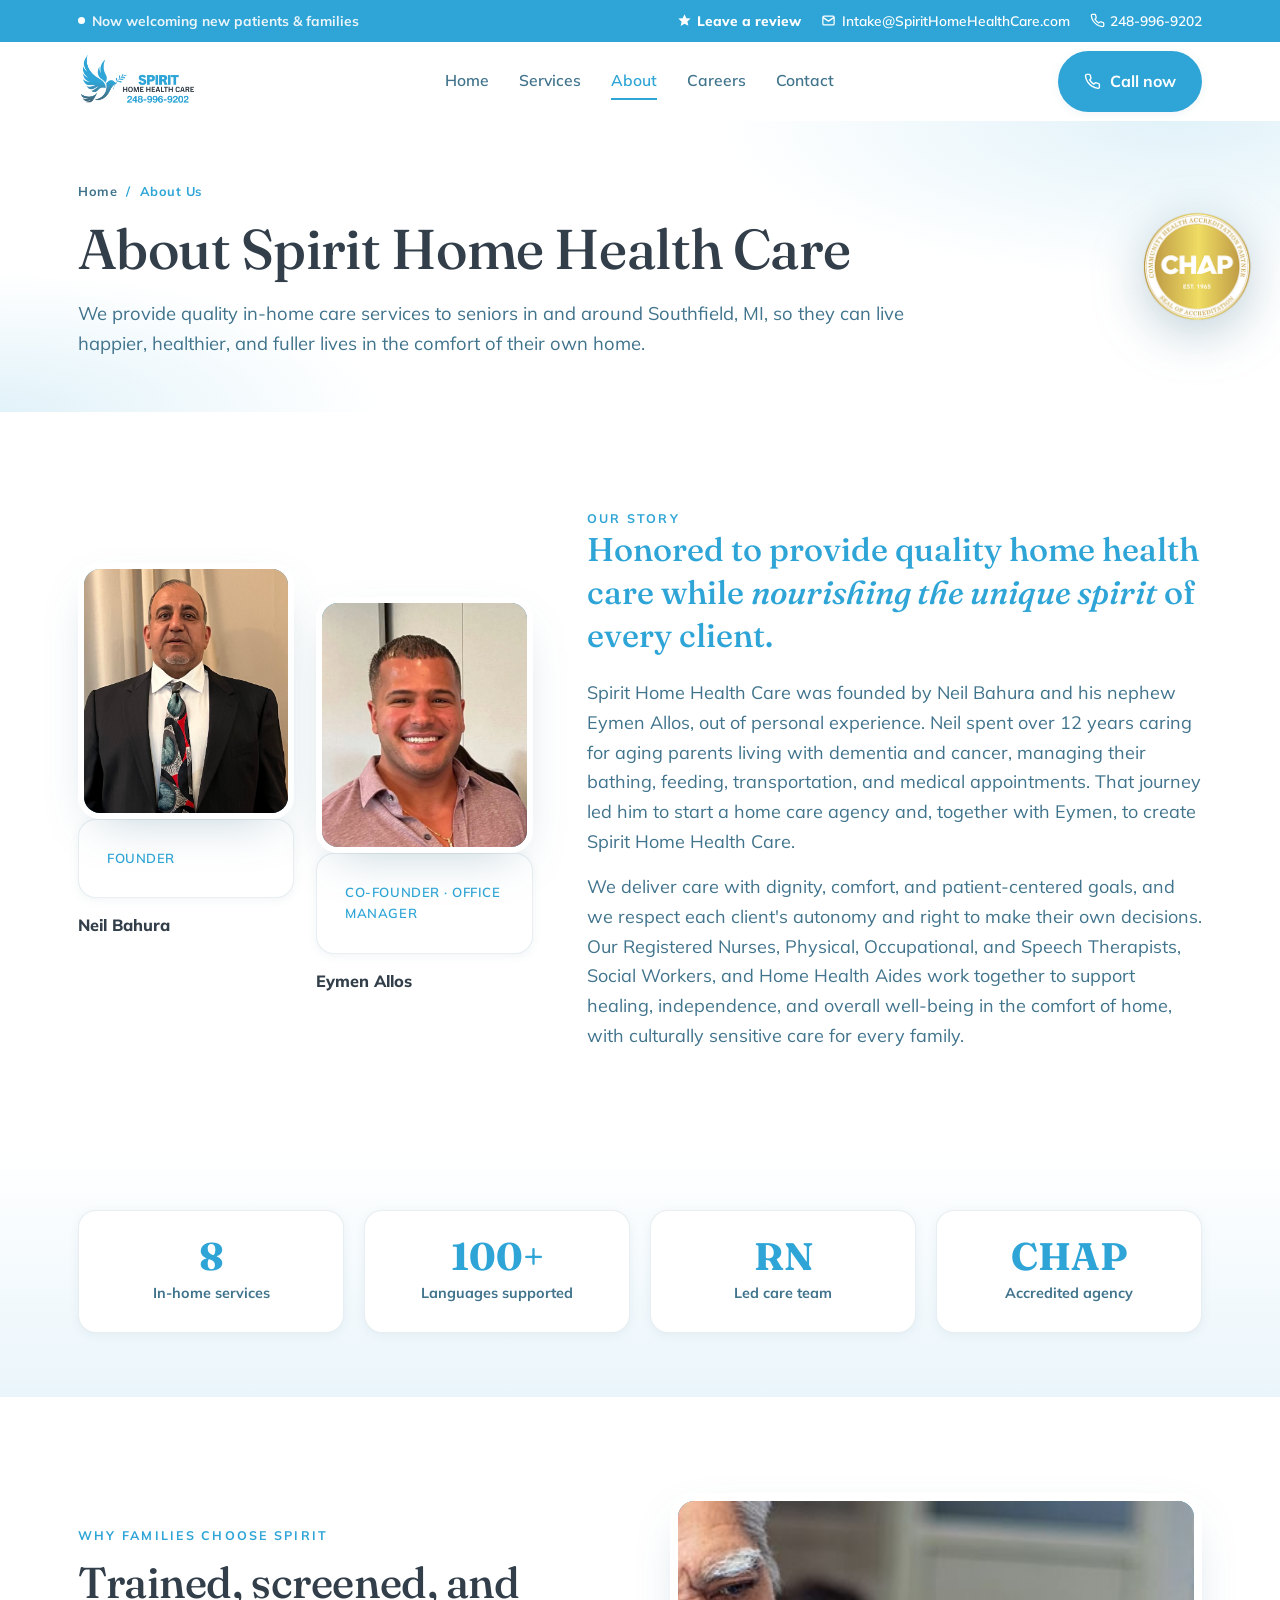
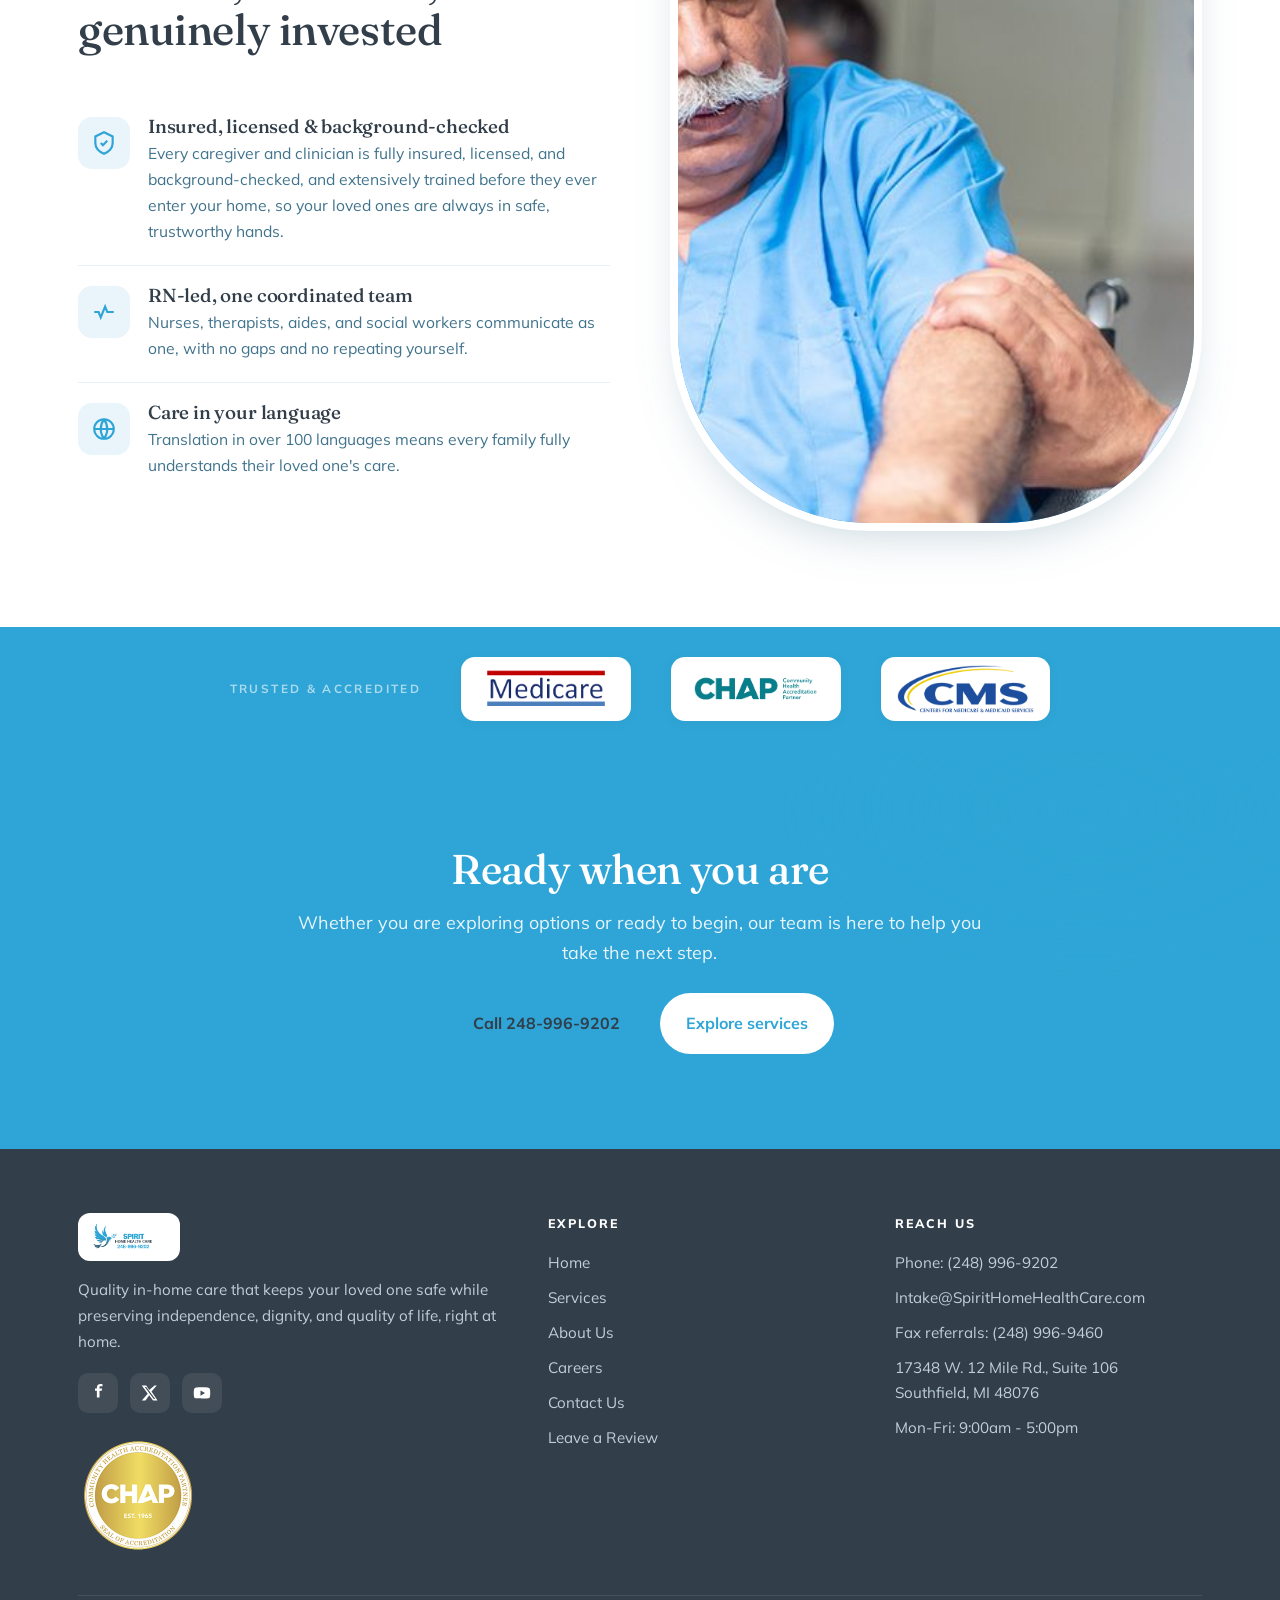
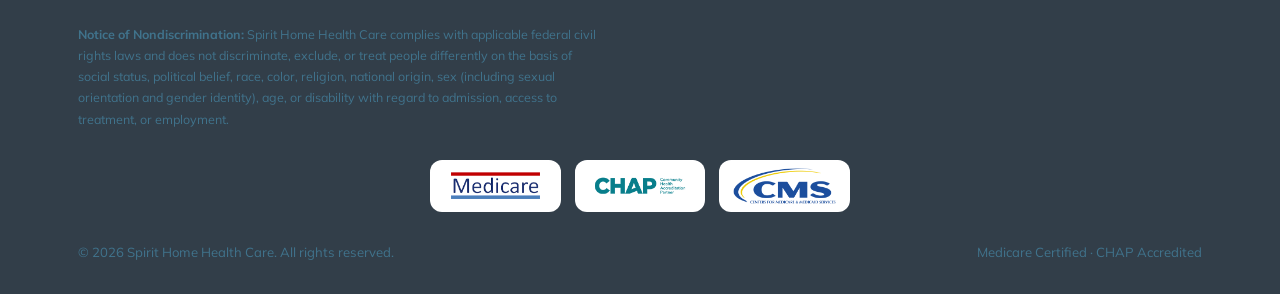
==== commit 61741c40: "Remove em-dashes and en-dashes site-wide (natural punctuation)" ====
--- a/about.html
+++ b/about.html
@@ -297,7 +297,7 @@
 </div>
 <header class="nav" id="nav">
   <div class="wrap">
-    <a class="brand" href="index.html"><img src="assets/img/logo.png" alt="Spirit Home Health Care — 248-996-9202" class="logo"/></a>
+    <a class="brand" href="index.html"><img src="assets/img/logo.png" alt="Spirit Home Health Care, 248-996-9202" class="logo"/></a>
     <nav class="links" id="links">
       <a href="index.html">Home</a><a href="services.html">Services</a><a href="about.html">About</a><a href="careers.html">Careers</a><a href="contact.html">Contact</a>
     </nav>
@@ -315,7 +315,7 @@
     <h1>About Spirit Home Health Care</h1>
     <p>We provide quality in-home care services to seniors in and around Southfield, MI, so they can live happier, healthier, and fuller lives in the comfort of their own home.</p>
   </div>
-  <img class="page-seal" src="assets/img/chap-seal.png" alt="CHAP Accredited — Seal of Accreditation"/>
+  <img class="page-seal" src="assets/img/chap-seal.png" alt="CHAP Accredited, Seal of Accreditation"/>
 </section>
 
 <section class="mission" style="background:var(--paper)">
@@ -335,7 +335,7 @@
     <div class="reveal" data-delay="1">
       <p class="eyebrow">Our story</p>
       <blockquote>Honored to provide quality home health care while <span class="ital">nourishing the unique spirit</span> of every client.</blockquote>
-      <p style="margin-top:22px;color:var(--ink-soft)">Spirit Home Health Care was founded by Neil Bahura and his nephew Eymen Allos, out of personal experience. Neil spent over 12 years caring for aging parents living with dementia and cancer &mdash; managing their bathing, feeding, transportation, and medical appointments. That journey led him to start a home care agency and, together with Eymen, to create Spirit Home Health Care.</p>
+      <p style="margin-top:22px;color:var(--ink-soft)">Spirit Home Health Care was founded by Neil Bahura and his nephew Eymen Allos, out of personal experience. Neil spent over 12 years caring for aging parents living with dementia and cancer, managing their bathing, feeding, transportation, and medical appointments. That journey led him to start a home care agency and, together with Eymen, to create Spirit Home Health Care.</p>
       <p style="margin-top:16px;color:var(--ink-soft)">We deliver care with dignity, comfort, and patient-centered goals, and we respect each client's autonomy and right to make their own decisions. Our Registered Nurses, Physical, Occupational, and Speech Therapists, Social Workers, and Home Health Aides work together to support healing, independence, and overall well-being in the comfort of home, with culturally sensitive care for every family.</p>
     </div>
   </div>
@@ -357,7 +357,7 @@
     <div class="reveal">
       <p class="eyebrow">Why families choose Spirit</p>
       <h2 style="font-size:clamp(1.9rem,3.8vw,2.7rem);margin:.35em 0 1em">Trained, screened, and genuinely invested</h2>
-      <div class="val"><span class="ic"><svg viewBox="0 0 24 24" fill="none" stroke="currentColor" stroke-width="2"><path d="M12 2 4 6v6c0 5 3.5 8 8 10 4.5-2 8-5 8-10V6z"/><path d="m9 12 2 2 4-4"/></svg></span><div><h3>Insured, licensed &amp; background-checked</h3><p>Every caregiver and clinician is fully insured, licensed, and background-checked, and extensively trained before they ever enter your home &mdash; so your loved ones are always in safe, trustworthy hands.</p></div></div>
+      <div class="val"><span class="ic"><svg viewBox="0 0 24 24" fill="none" stroke="currentColor" stroke-width="2"><path d="M12 2 4 6v6c0 5 3.5 8 8 10 4.5-2 8-5 8-10V6z"/><path d="m9 12 2 2 4-4"/></svg></span><div><h3>Insured, licensed &amp; background-checked</h3><p>Every caregiver and clinician is fully insured, licensed, and background-checked, and extensively trained before they ever enter your home, so your loved ones are always in safe, trustworthy hands.</p></div></div>
       <div class="val"><span class="ic"><svg viewBox="0 0 24 24" fill="none" stroke="currentColor" stroke-width="2"><path d="M3 12h4l2 5 4-10 2 5h6"/></svg></span><div><h3>RN-led, one coordinated team</h3><p>Nurses, therapists, aides, and social workers communicate as one, with no gaps and no repeating yourself.</p></div></div>
       <div class="val"><span class="ic"><svg viewBox="0 0 24 24" fill="none" stroke="currentColor" stroke-width="2"><circle cx="12" cy="12" r="9"/><path d="M3 12h18M12 3a15 15 0 0 1 0 18M12 3a15 15 0 0 0 0 18"/></svg></span><div><h3>Care in your language</h3><p>Translation in over 100 languages means every family fully understands their loved one's care.</p></div></div>
     </div>
@@ -370,7 +370,7 @@
     <span class="label">Trusted &amp; Accredited</span>
     <span class="seal"><img src="assets/img/cert-medicare.png" alt="Medicare Certified"/></span>
     <span class="seal"><img src="assets/img/cert-chap.png" alt="CHAP Accredited"/></span>
-    <span class="seal"><img src="assets/img/cert-cms.png" alt="CMS — Centers for Medicare &amp; Medicaid Services"/></span>
+    <span class="seal"><img src="assets/img/cert-cms.png" alt="CMS, Centers for Medicare &amp; Medicaid Services"/></span>
   </div>
 </div>
 
@@ -393,10 +393,10 @@
           <a href="http://www.twitter.com" target="_blank" rel="noopener" aria-label="X"><svg viewBox="0 0 24 24" fill="currentColor"><path d="M18 2h3l-7 8 8 12h-6l-5-7-5 7H1l8-9L1 2h6l4 6zm-1 18h2L7 4H5z"/></svg></a>
           <a href="http://www.youtube.com" target="_blank" rel="noopener" aria-label="YouTube"><svg viewBox="0 0 24 24" fill="currentColor"><path d="M23 12s0-3.5-.5-5.2a2.7 2.7 0 0 0-1.9-1.9C18.9 4.4 12 4.4 12 4.4s-6.9 0-8.6.5A2.7 2.7 0 0 0 1.5 6.8C1 8.5 1 12 1 12s0 3.5.5 5.2a2.7 2.7 0 0 0 1.9 1.9c1.7.5 8.6.5 8.6.5s6.9 0 8.6-.5a2.7 2.7 0 0 0 1.9-1.9C23 15.5 23 12 23 12zM10 15.5v-7l6 3.5z"/></svg></a>
         </div>
-        <div style="margin-top:22px"><img src="assets/img/chap-seal.png" alt="CHAP Accredited — Seal of Accreditation" style="width:120px;height:120px;display:block"/></div>
+        <div style="margin-top:22px"><img src="assets/img/chap-seal.png" alt="CHAP Accredited, Seal of Accreditation" style="width:120px;height:120px;display:block"/></div>
       </div>
       <div><h4>Explore</h4><ul><li><a href="index.html">Home</a></li><li><a href="services.html">Services</a></li><li><a href="about.html">About Us</a></li><li><a href="careers.html">Careers</a></li><li><a href="contact.html">Contact Us</a></li><li><a href="https://maps.app.goo.gl/78KayNpbwFcHHtH17" target="_blank" rel="noopener">Leave a Review</a></li></ul></div>
-      <div><h4>Reach Us</h4><ul><li><a href="tel:+12489969202">Phone: (248) 996-9202</a></li><li><a href="mailto:Intake@SpiritHomeHealthCare.com">Intake@SpiritHomeHealthCare.com</a></li><li>Fax referrals: (248) 996-9460</li><li><a href="https://maps.google.com/maps?q=17348+W.+12+Mile+Rd.+Southfield+MI+48076" target="_blank" rel="noopener">17348 W. 12 Mile Rd., Suite 106<br>Southfield, MI 48076</a></li><li>Mon&ndash;Fri: 9:00am &ndash; 5:00pm</li></ul></div>
+      <div><h4>Reach Us</h4><ul><li><a href="tel:+12489969202">Phone: (248) 996-9202</a></li><li><a href="mailto:Intake@SpiritHomeHealthCare.com">Intake@SpiritHomeHealthCare.com</a></li><li>Fax referrals: (248) 996-9460</li><li><a href="https://maps.google.com/maps?q=17348+W.+12+Mile+Rd.+Southfield+MI+48076" target="_blank" rel="noopener">17348 W. 12 Mile Rd., Suite 106<br>Southfield, MI 48076</a></li><li>Mon-Fri: 9:00am - 5:00pm</li></ul></div>
     </div>
     <p class="notice"><strong>Notice of Nondiscrimination:</strong> Spirit Home Health Care complies with applicable federal civil rights laws and does not discriminate, exclude, or treat people differently on the basis of social status, political belief, race, color, religion, national origin, sex (including sexual orientation and gender identity), age, or disability with regard to admission, access to treatment, or employment.</p>
     <div style="display:flex;flex-wrap:wrap;gap:14px;align-items:center;justify-content:center;padding:30px 0 6px"><img src="assets/img/cert-medicare.png" alt="Medicare Certified" style="height:52px;width:auto;background:#fff;border-radius:12px;padding:8px 14px"/><img src="assets/img/cert-chap.png" alt="CHAP Accredited" style="height:52px;width:auto;background:#fff;border-radius:12px;padding:8px 14px"/><img src="assets/img/cert-cms.png" alt="CMS - Centers for Medicare &amp; Medicaid Services" style="height:52px;width:auto;background:#fff;border-radius:12px;padding:8px 14px"/></div>
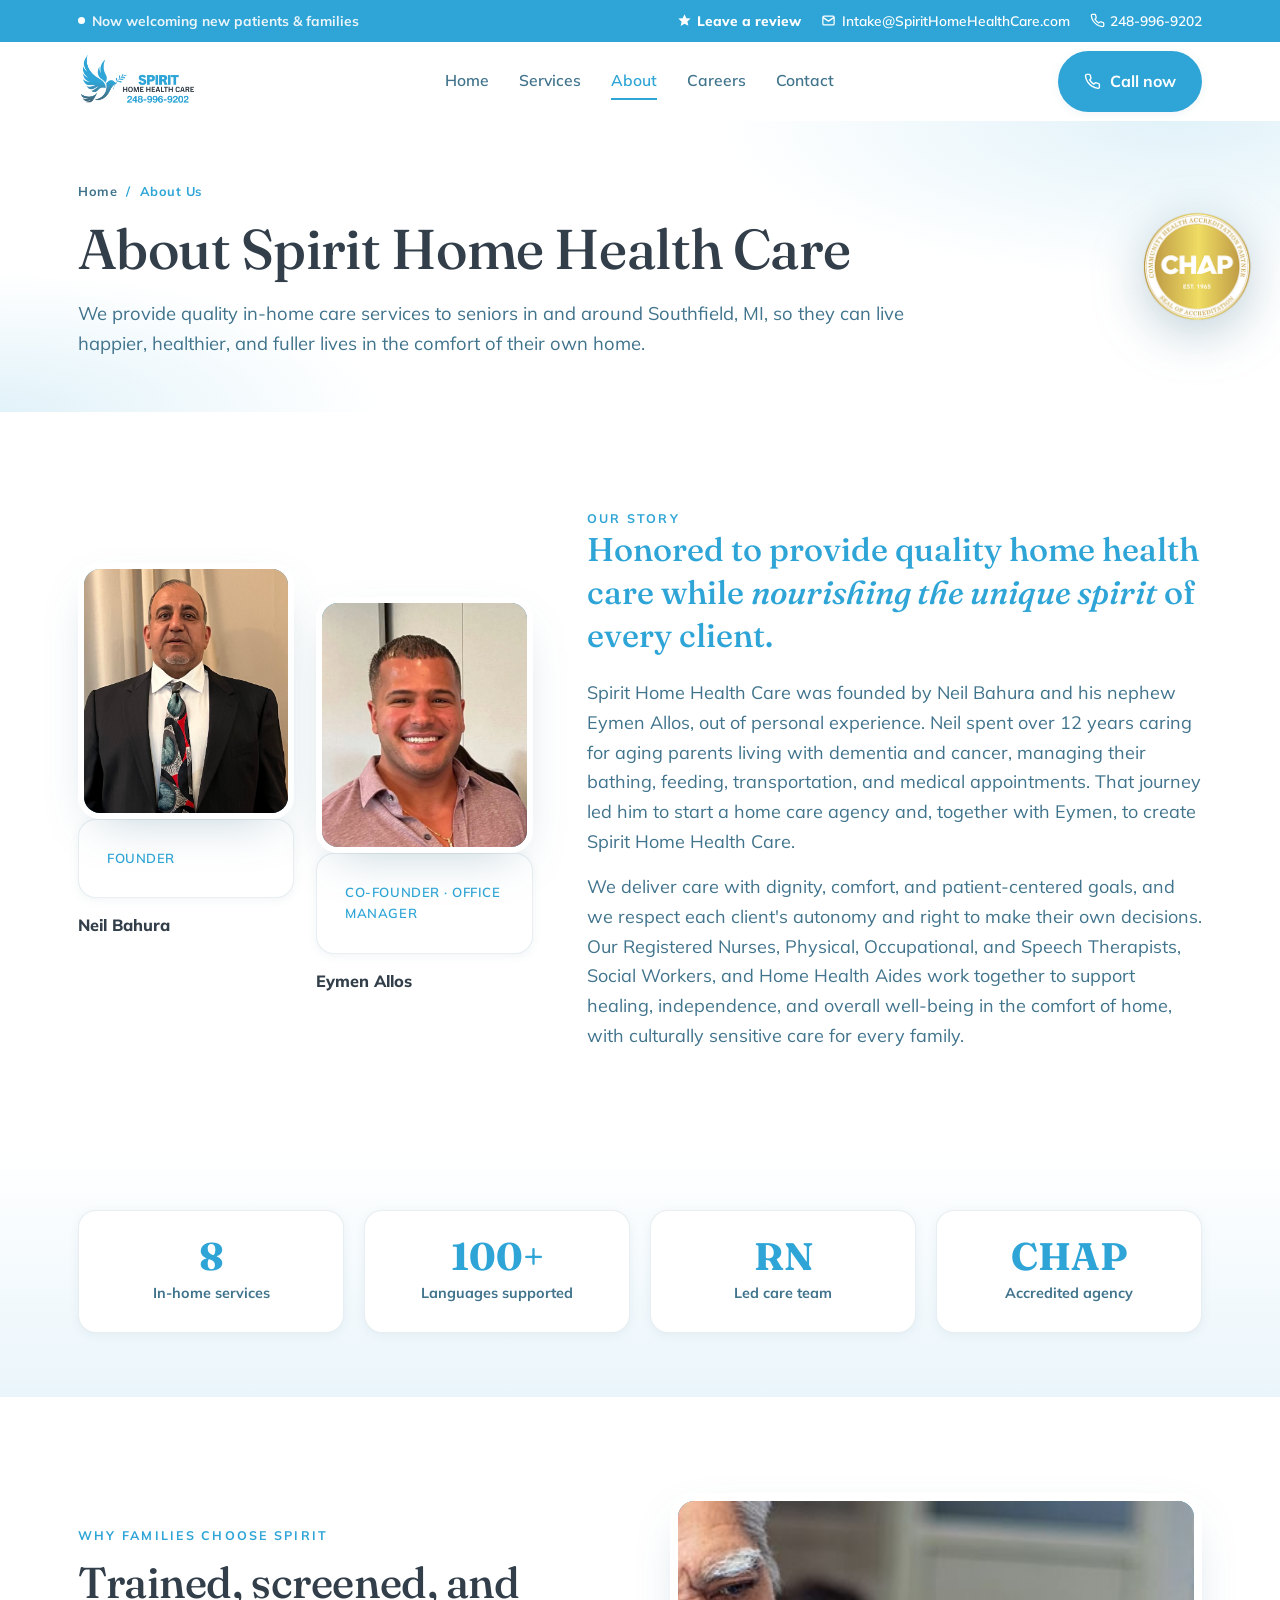
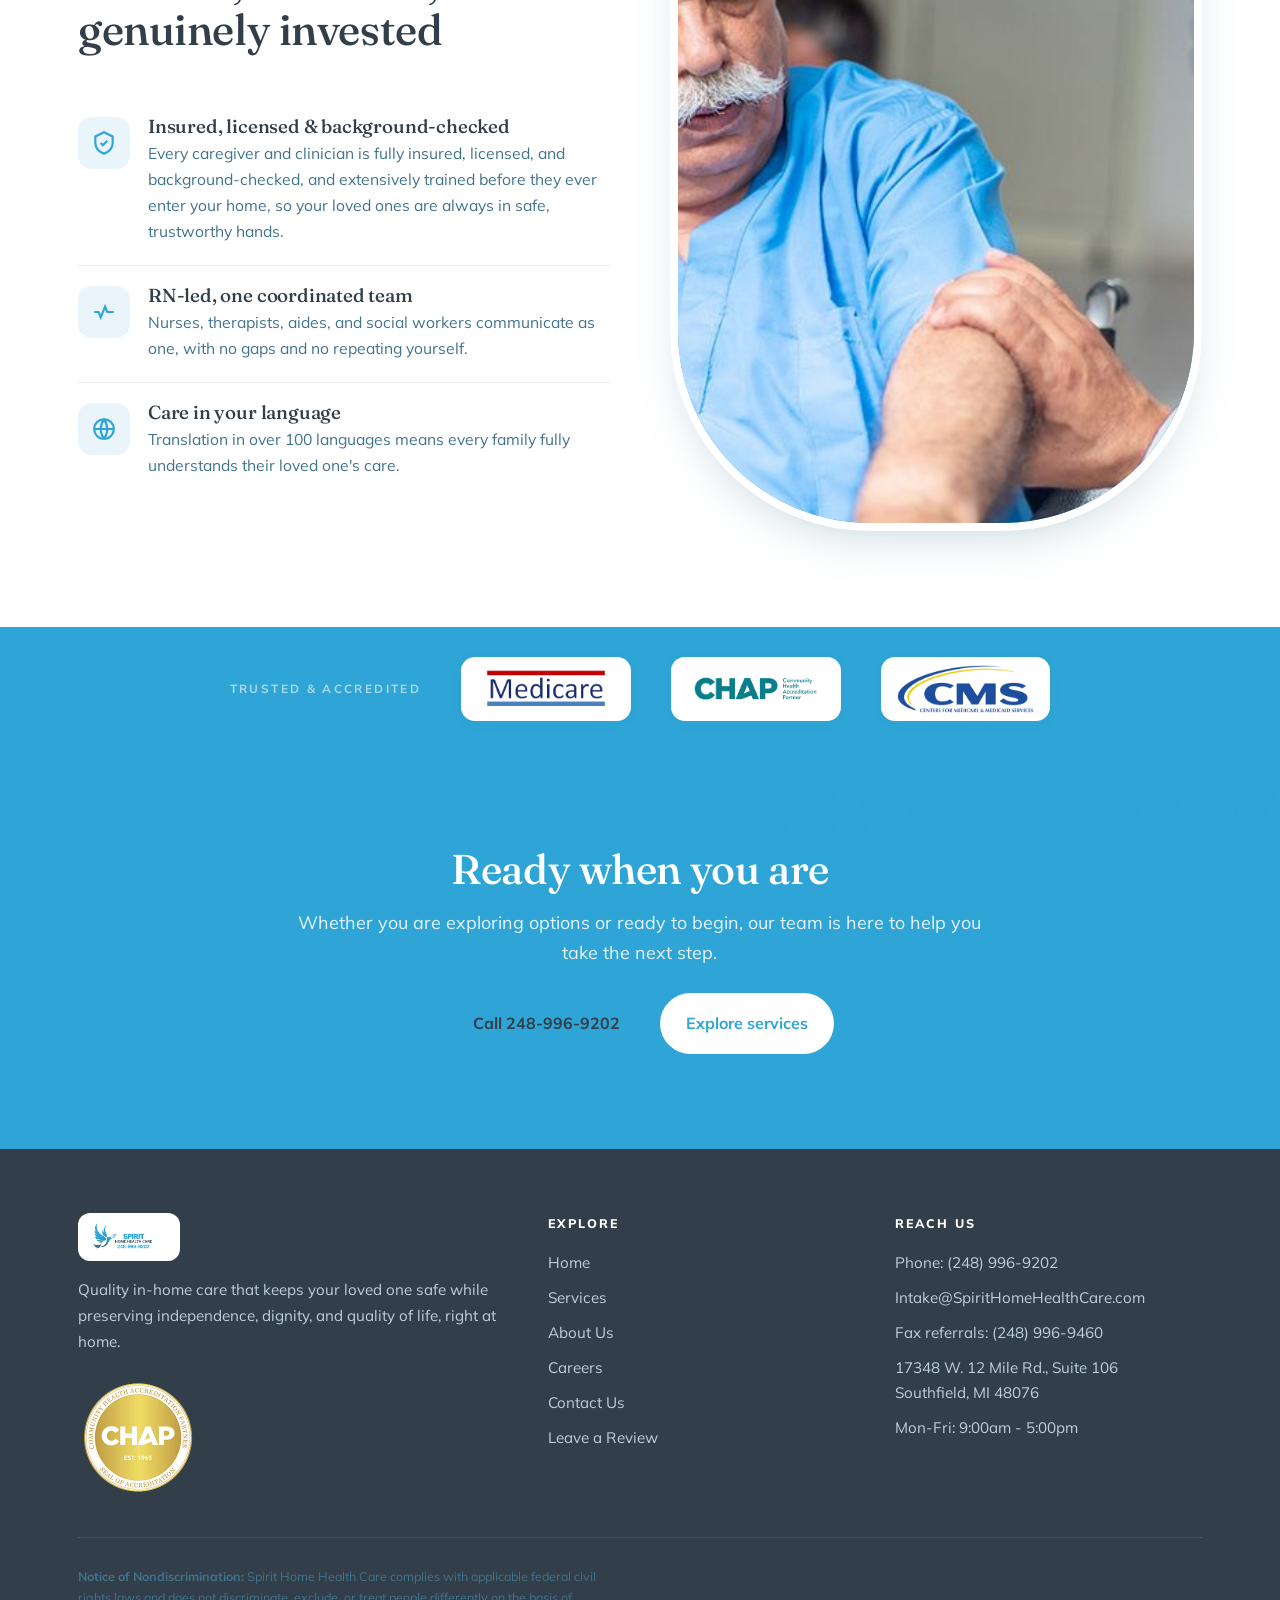
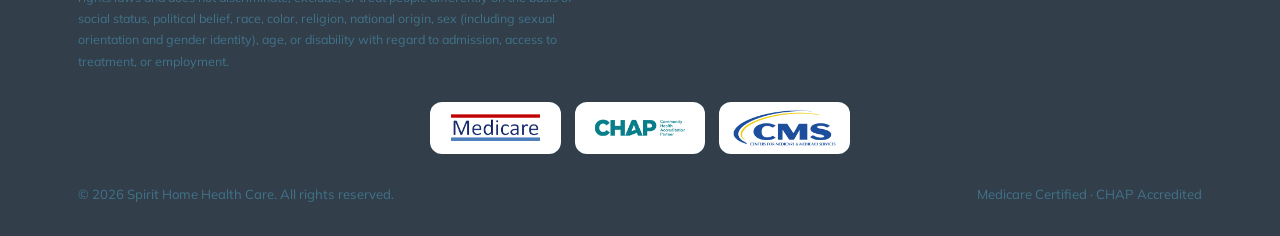
==== commit 1a6d893d: "Remove placeholder social media icons and links" ====
--- a/about.html
+++ b/about.html
@@ -388,11 +388,6 @@
       <div>
         <a class="brand" href="index.html"><img src="assets/img/logo.png" alt="Spirit Home Health Care" style="height:48px;width:auto;background:#fff;padding:10px 14px;border-radius:12px"/></a>
         <p class="about">Quality in-home care that keeps your loved one safe while preserving independence, dignity, and quality of life, right at home.</p>
-        <div class="social">
-          <a href="http://www.facebook.com" target="_blank" rel="noopener" aria-label="Facebook"><svg viewBox="0 0 24 24" fill="currentColor"><path d="M14 9h3l.5-3H14V4.5c0-.8.3-1.5 1.5-1.5H18V.2C17.5.1 16.3 0 15 0c-2.7 0-4.5 1.6-4.5 4.6V6H8v3h2.5v9H14z"/></svg></a>
-          <a href="http://www.twitter.com" target="_blank" rel="noopener" aria-label="X"><svg viewBox="0 0 24 24" fill="currentColor"><path d="M18 2h3l-7 8 8 12h-6l-5-7-5 7H1l8-9L1 2h6l4 6zm-1 18h2L7 4H5z"/></svg></a>
-          <a href="http://www.youtube.com" target="_blank" rel="noopener" aria-label="YouTube"><svg viewBox="0 0 24 24" fill="currentColor"><path d="M23 12s0-3.5-.5-5.2a2.7 2.7 0 0 0-1.9-1.9C18.9 4.4 12 4.4 12 4.4s-6.9 0-8.6.5A2.7 2.7 0 0 0 1.5 6.8C1 8.5 1 12 1 12s0 3.5.5 5.2a2.7 2.7 0 0 0 1.9 1.9c1.7.5 8.6.5 8.6.5s6.9 0 8.6-.5a2.7 2.7 0 0 0 1.9-1.9C23 15.5 23 12 23 12zM10 15.5v-7l6 3.5z"/></svg></a>
-        </div>
         <div style="margin-top:22px"><img src="assets/img/chap-seal.png" alt="CHAP Accredited, Seal of Accreditation" style="width:120px;height:120px;display:block"/></div>
       </div>
       <div><h4>Explore</h4><ul><li><a href="index.html">Home</a></li><li><a href="services.html">Services</a></li><li><a href="about.html">About Us</a></li><li><a href="careers.html">Careers</a></li><li><a href="contact.html">Contact Us</a></li><li><a href="https://maps.app.goo.gl/78KayNpbwFcHHtH17" target="_blank" rel="noopener">Leave a Review</a></li></ul></div>
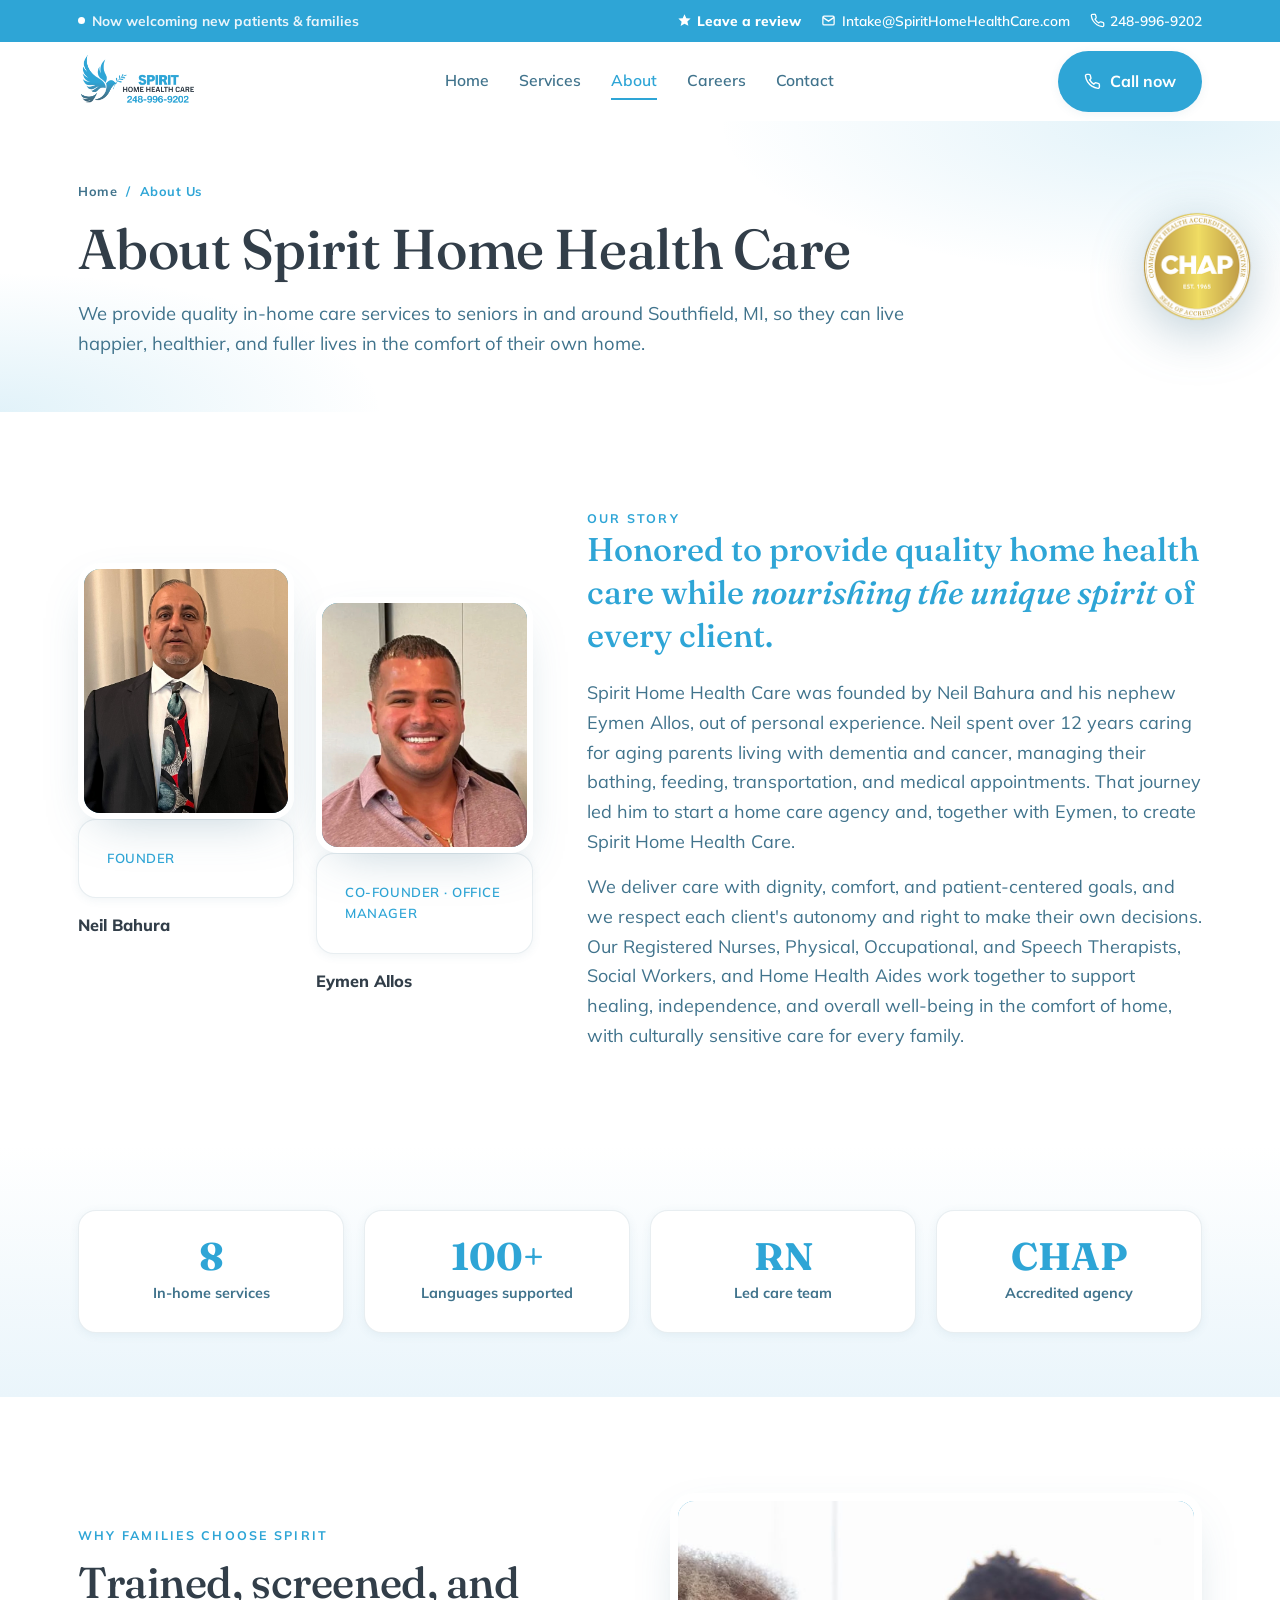
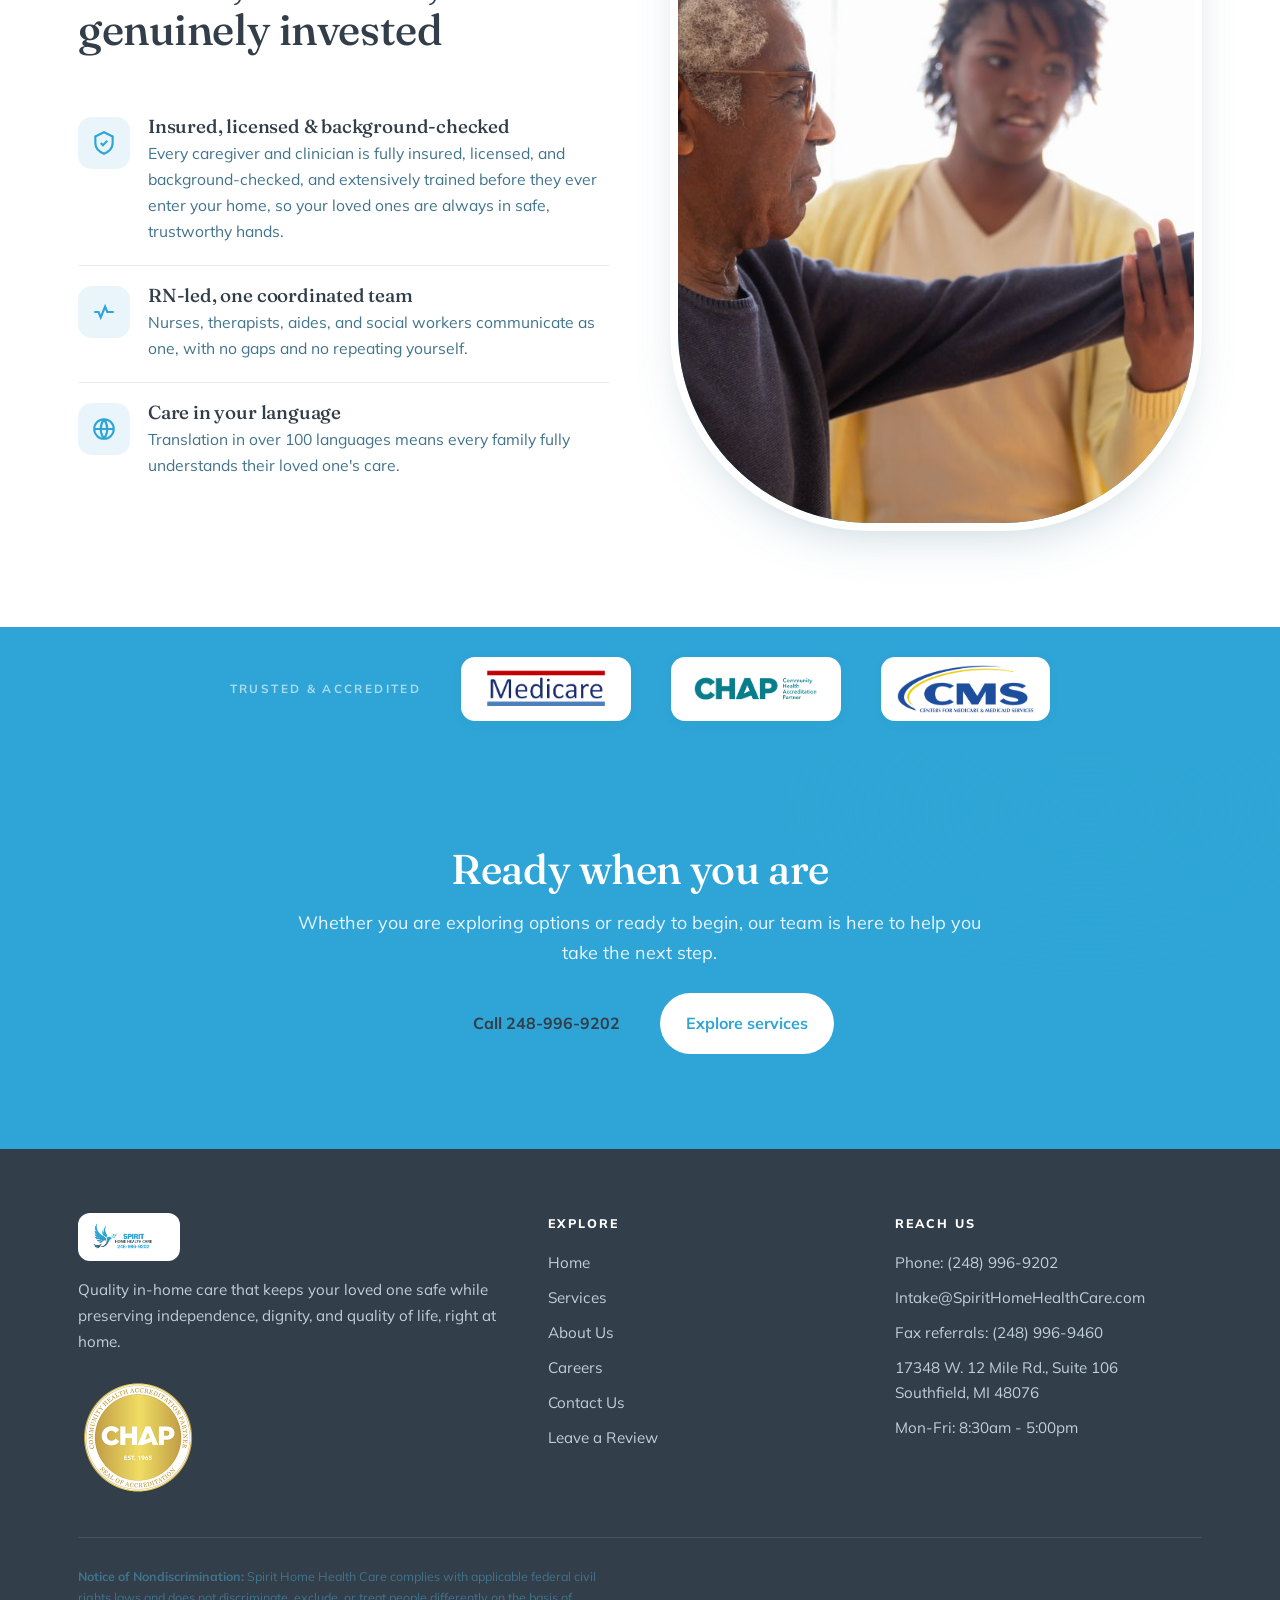
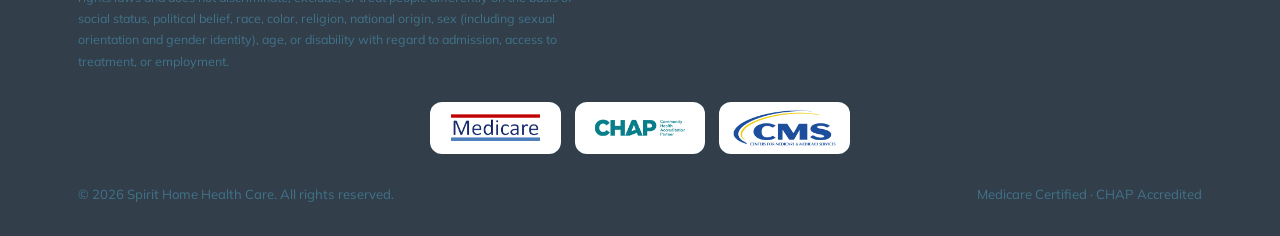
==== commit 9cb3d46e: "Update business hours to 8:30am-5:00pm Mon-Fri" ====
--- a/about.html
+++ b/about.html
@@ -391,7 +391,7 @@
         <div style="margin-top:22px"><img src="assets/img/chap-seal.png" alt="CHAP Accredited, Seal of Accreditation" style="width:120px;height:120px;display:block"/></div>
       </div>
       <div><h4>Explore</h4><ul><li><a href="index.html">Home</a></li><li><a href="services.html">Services</a></li><li><a href="about.html">About Us</a></li><li><a href="careers.html">Careers</a></li><li><a href="contact.html">Contact Us</a></li><li><a href="https://maps.app.goo.gl/78KayNpbwFcHHtH17" target="_blank" rel="noopener">Leave a Review</a></li></ul></div>
-      <div><h4>Reach Us</h4><ul><li><a href="tel:+12489969202">Phone: (248) 996-9202</a></li><li><a href="mailto:Intake@SpiritHomeHealthCare.com">Intake@SpiritHomeHealthCare.com</a></li><li>Fax referrals: (248) 996-9460</li><li><a href="https://maps.google.com/maps?q=17348+W.+12+Mile+Rd.+Southfield+MI+48076" target="_blank" rel="noopener">17348 W. 12 Mile Rd., Suite 106<br>Southfield, MI 48076</a></li><li>Mon-Fri: 9:00am - 5:00pm</li></ul></div>
+      <div><h4>Reach Us</h4><ul><li><a href="tel:+12489969202">Phone: (248) 996-9202</a></li><li><a href="mailto:Intake@SpiritHomeHealthCare.com">Intake@SpiritHomeHealthCare.com</a></li><li>Fax referrals: (248) 996-9460</li><li><a href="https://maps.google.com/maps?q=17348+W.+12+Mile+Rd.+Southfield+MI+48076" target="_blank" rel="noopener">17348 W. 12 Mile Rd., Suite 106<br>Southfield, MI 48076</a></li><li>Mon-Fri: 8:30am - 5:00pm</li></ul></div>
     </div>
     <p class="notice"><strong>Notice of Nondiscrimination:</strong> Spirit Home Health Care complies with applicable federal civil rights laws and does not discriminate, exclude, or treat people differently on the basis of social status, political belief, race, color, religion, national origin, sex (including sexual orientation and gender identity), age, or disability with regard to admission, access to treatment, or employment.</p>
     <div style="display:flex;flex-wrap:wrap;gap:14px;align-items:center;justify-content:center;padding:30px 0 6px"><img src="assets/img/cert-medicare.png" alt="Medicare Certified" style="height:52px;width:auto;background:#fff;border-radius:12px;padding:8px 14px"/><img src="assets/img/cert-chap.png" alt="CHAP Accredited" style="height:52px;width:auto;background:#fff;border-radius:12px;padding:8px 14px"/><img src="assets/img/cert-cms.png" alt="CMS - Centers for Medicare &amp; Medicaid Services" style="height:52px;width:auto;background:#fff;border-radius:12px;padding:8px 14px"/></div>
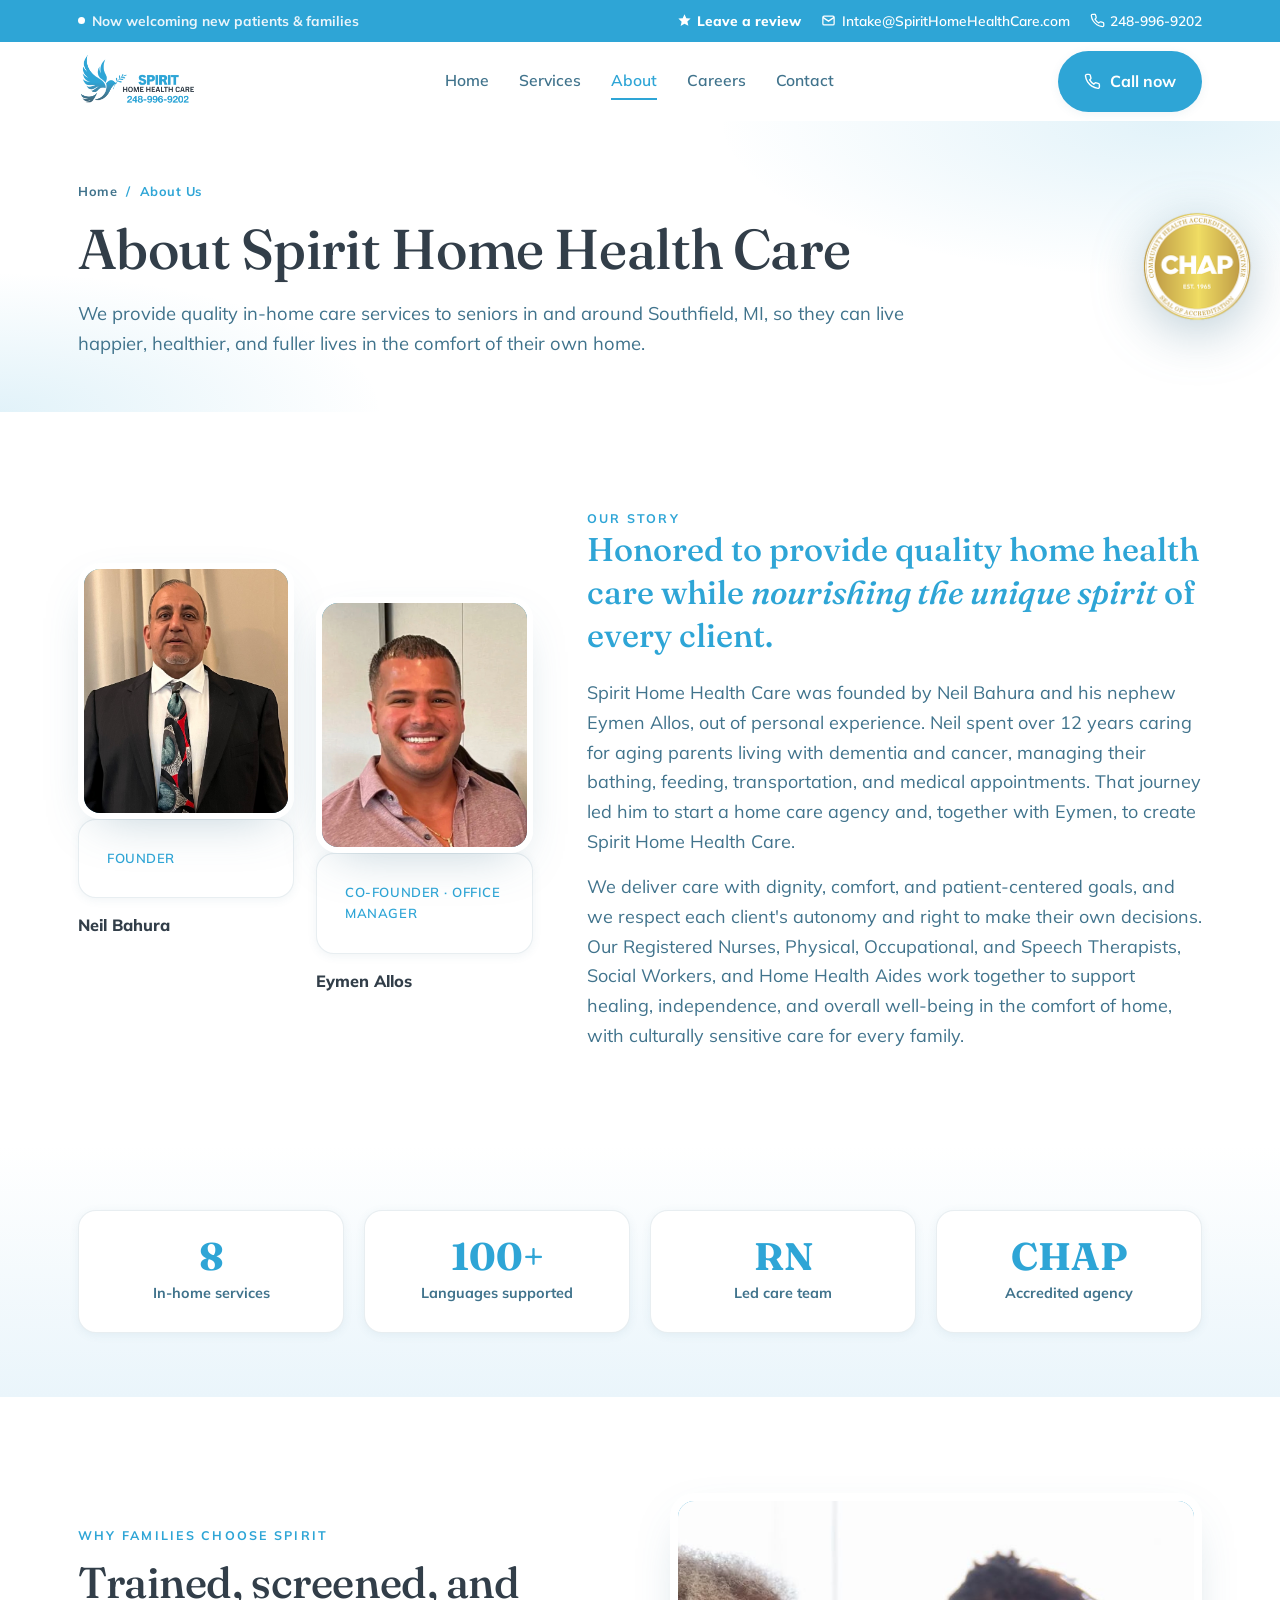
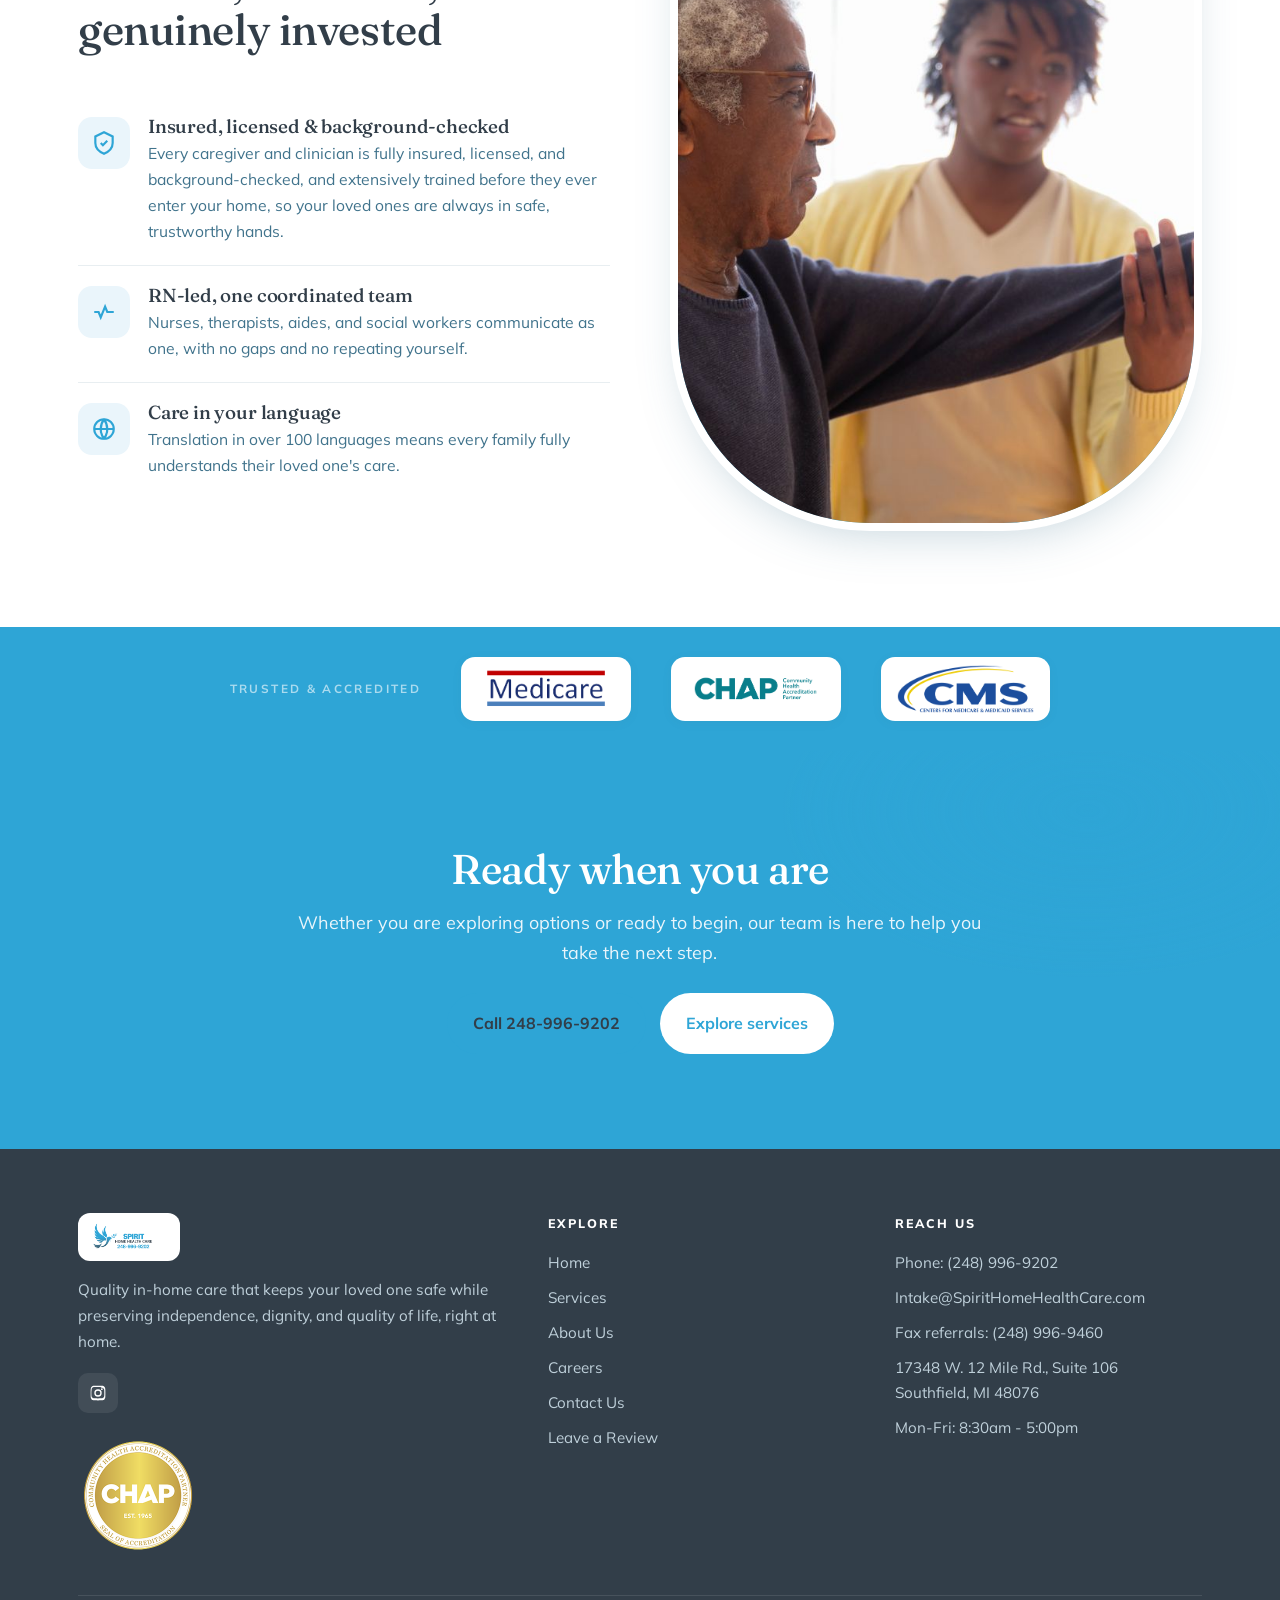
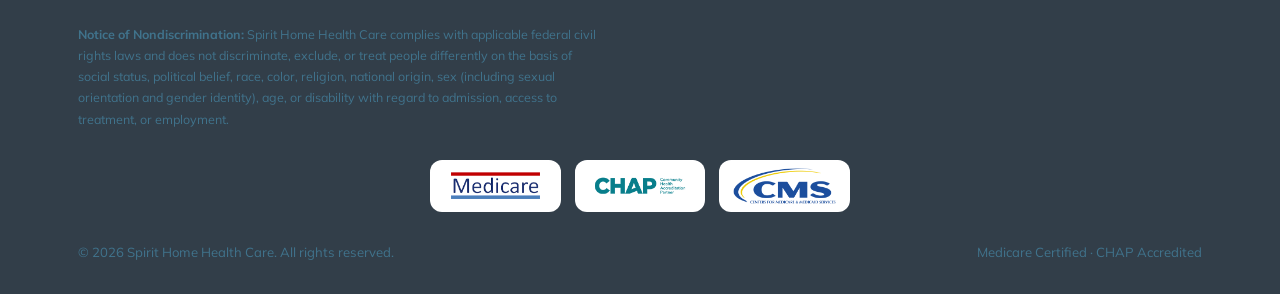
==== commit e5e8c8f1: "Update compassionate-staff line; add Instagram link to footer" ====
--- a/about.html
+++ b/about.html
@@ -388,6 +388,7 @@
       <div>
         <a class="brand" href="index.html"><img src="assets/img/logo.png" alt="Spirit Home Health Care" style="height:48px;width:auto;background:#fff;padding:10px 14px;border-radius:12px"/></a>
         <p class="about">Quality in-home care that keeps your loved one safe while preserving independence, dignity, and quality of life, right at home.</p>
+        <div class="social"><a href="https://instagram.com/spirithomehealthcare" target="_blank" rel="noopener" aria-label="Follow Spirit Home Health Care on Instagram"><svg viewBox="0 0 24 24" fill="currentColor"><path d="M12 2.2c3.2 0 3.58.01 4.85.07 1.17.05 1.8.25 2.23.41.56.22.96.48 1.38.9.42.42.68.82.9 1.38.16.43.36 1.06.41 2.23.06 1.27.07 1.65.07 4.85s-.01 3.58-.07 4.85c-.05 1.17-.25 1.8-.41 2.23-.22.56-.48.96-.9 1.38-.42.42-.82.68-1.38.9-.43.16-1.06.36-2.23.41-1.27.06-1.65.07-4.85.07s-3.58-.01-4.85-.07c-1.17-.05-1.8-.25-2.23-.41-.56-.22-.96-.48-1.38-.9-.42-.42-.68-.82-.9-1.38-.16-.43-.36-1.06-.41-2.23C2.21 15.58 2.2 15.2 2.2 12s.01-3.58.07-4.85c.05-1.17.25-1.8.41-2.23.22-.56.48-.96.9-1.38.42-.42.82-.68 1.38-.9.43-.16 1.06-.36 2.23-.41C8.42 2.21 8.8 2.2 12 2.2zm0 1.8c-3.15 0-3.52.01-4.76.07-.9.04-1.39.19-1.71.32-.43.17-.74.37-1.06.69-.32.32-.52.63-.69 1.06-.13.32-.28.81-.32 1.71C3.21 9.9 3.2 10.27 3.2 12s.01 2.1.07 3.34c.04.9.19 1.39.32 1.71.17.43.37.74.69 1.06.32.32.63.52 1.06.69.32.13.81.28 1.71.32 1.24.06 1.61.07 4.76.07s3.52-.01 4.76-.07c.9-.04 1.39-.19 1.71-.32.43-.17.74-.37 1.06-.69.32-.32.52-.63.69-1.06.13-.32.28-.81.32-1.71.06-1.24.07-1.61.07-3.34s-.01-2.1-.07-3.34c-.04-.9-.19-1.39-.32-1.71a2.9 2.9 0 0 0-.69-1.06 2.9 2.9 0 0 0-1.06-.69c-.32-.13-.81-.28-1.71-.32C15.52 4.01 15.15 4 12 4zm0 3.06A4.94 4.94 0 1 1 7.06 12 4.94 4.94 0 0 1 12 7.06zm0 1.8A3.14 3.14 0 1 0 15.14 12 3.14 3.14 0 0 0 12 8.86zm6.29-2.02a1.15 1.15 0 1 1-1.15-1.15 1.15 1.15 0 0 1 1.15 1.15z"/></svg></a></div>
         <div style="margin-top:22px"><img src="assets/img/chap-seal.png" alt="CHAP Accredited, Seal of Accreditation" style="width:120px;height:120px;display:block"/></div>
       </div>
       <div><h4>Explore</h4><ul><li><a href="index.html">Home</a></li><li><a href="services.html">Services</a></li><li><a href="about.html">About Us</a></li><li><a href="careers.html">Careers</a></li><li><a href="contact.html">Contact Us</a></li><li><a href="https://maps.app.goo.gl/78KayNpbwFcHHtH17" target="_blank" rel="noopener">Leave a Review</a></li></ul></div>
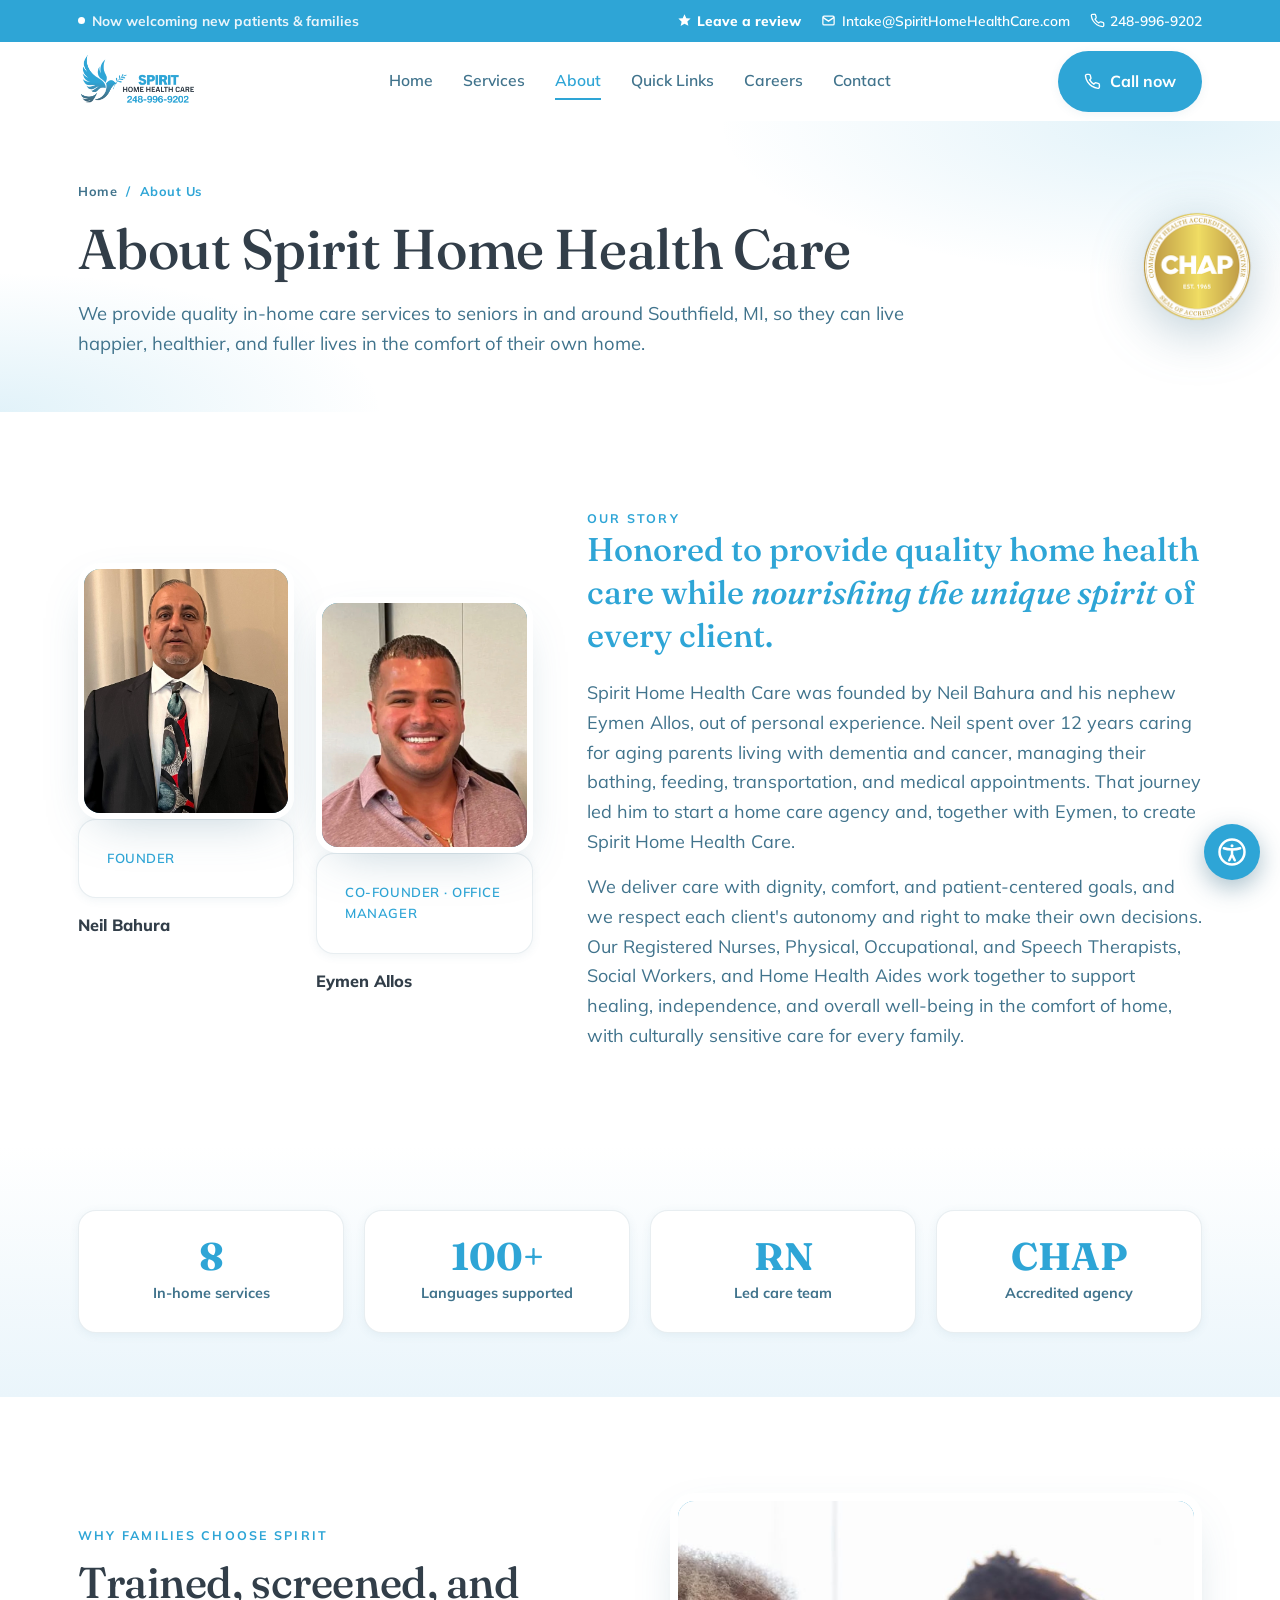
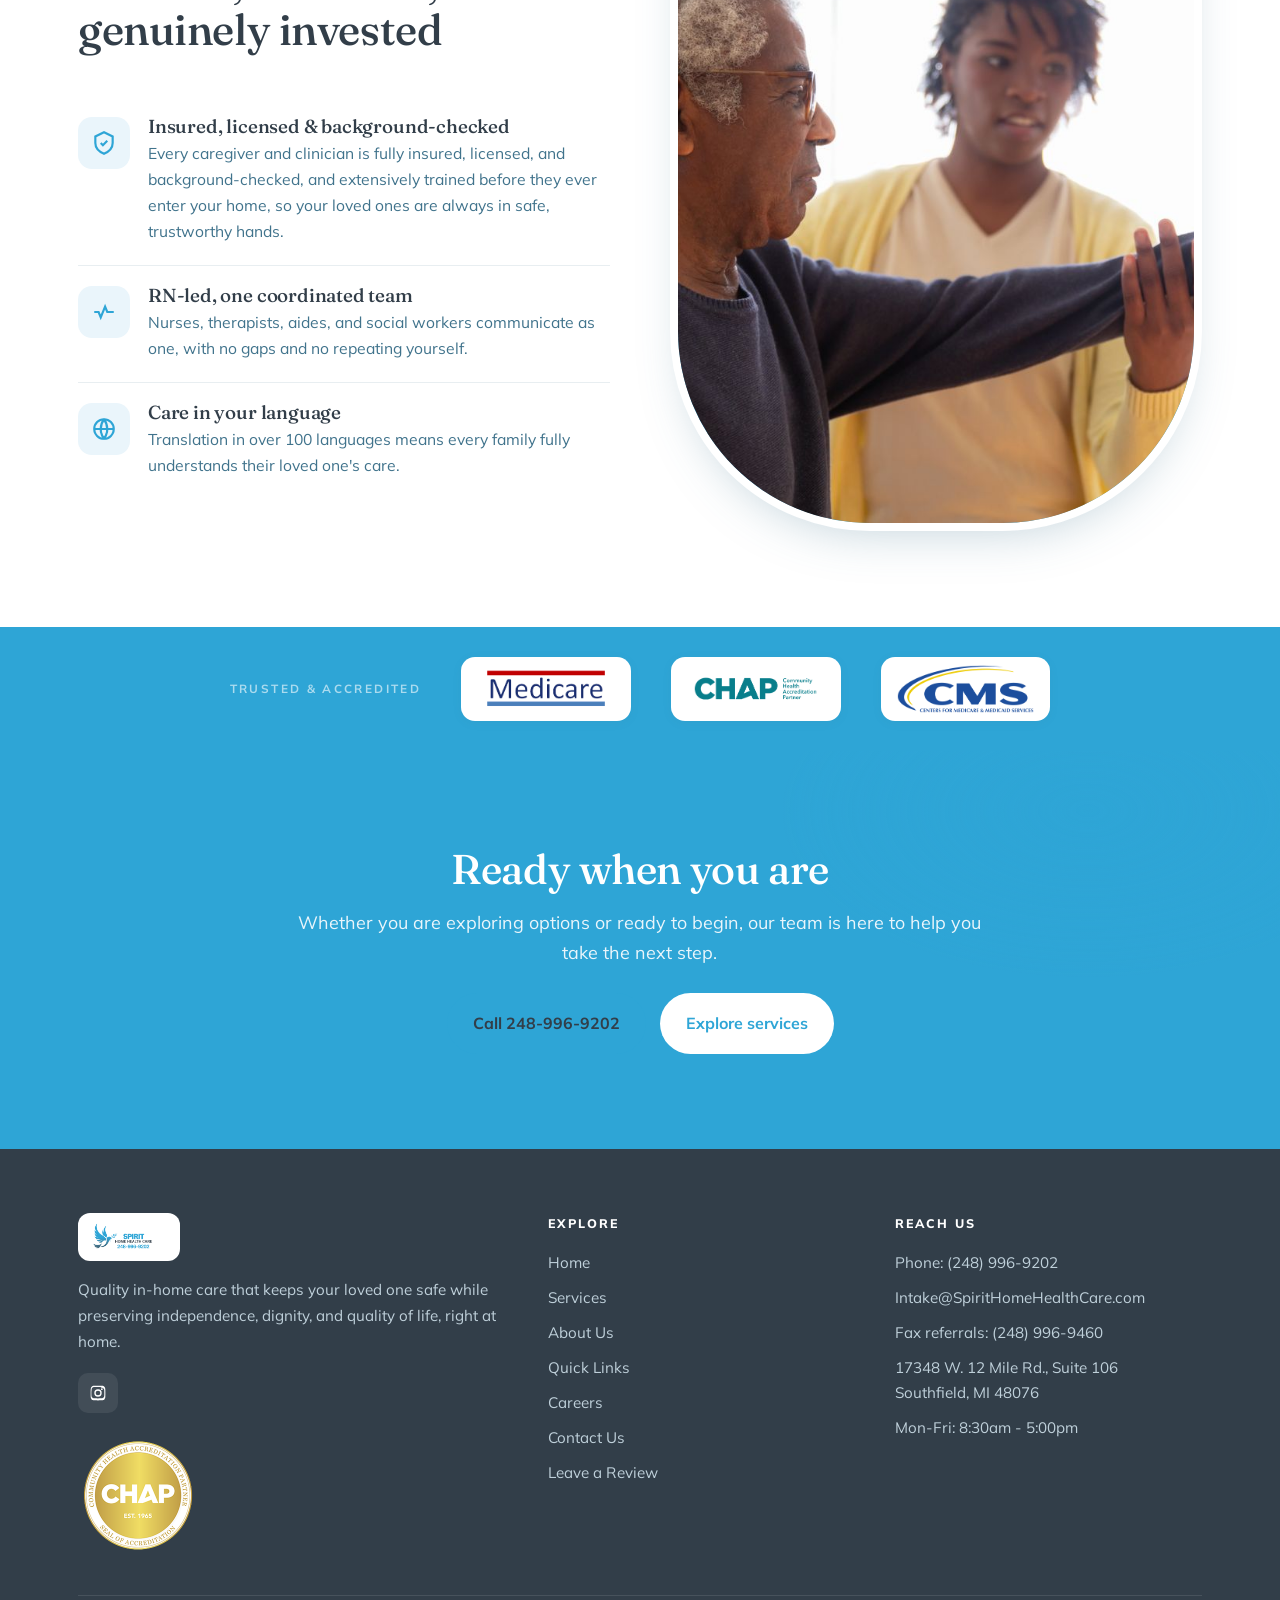
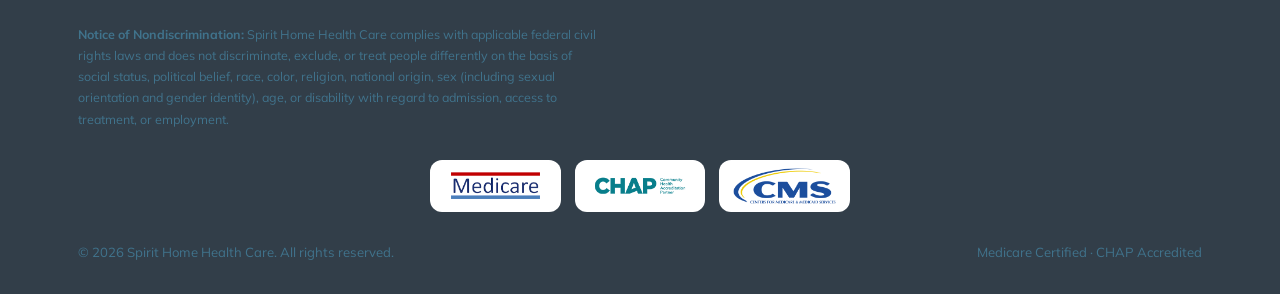
==== commit 040de184: "Add Quick Links page + nav tab; add accessibility widget (ADA icon)" ====
--- a/about.html
+++ b/about.html
@@ -11,6 +11,7 @@
 <link rel="preconnect" href="https://fonts.googleapis.com">
 <link rel="preconnect" href="https://fonts.gstatic.com" crossorigin>
 <link href="https://fonts.googleapis.com/css2?family=Fraunces:ital,opsz,wght@0,9..144,400;0,9..144,500;0,9..144,600;1,9..144,400&family=Mulish:wght@400;500;600;700;800&display=swap" rel="stylesheet">
+<link rel="stylesheet" href="assets/a11y.css">
 <style>
 :root{
   --teal-deep:#2EA5D6;--teal:#2EA5D6;--teal-bright:#2EA5D6;
@@ -23,7 +24,7 @@
 }
 *{box-sizing:border-box;margin:0;padding:0}
 html{scroll-behavior:smooth}
-body{font-family:var(--body);color:var(--ink);background:var(--paper);font-size:18px;line-height:1.65;-webkit-font-smoothing:antialiased;overflow-x:hidden}
+body{font-family:var(--body);color:var(--ink);background:var(--paper);font-size:1.125rem;line-height:1.65;-webkit-font-smoothing:antialiased;overflow-x:hidden}
 img{max-width:100%;display:block}
 a{color:inherit;text-decoration:none}
 h1,h2,h3{font-family:var(--display);font-weight:500;line-height:1.08;letter-spacing:-.01em}
@@ -63,8 +64,8 @@
 nav.links a::after{content:"";position:absolute;left:0;bottom:-2px;width:0;height:2px;background:var(--teal);transition:width .28s ease}
 nav.links a:hover{color:var(--teal-deep)}
 nav.links a:hover::after{width:100%}
-.p-home nav.links a[href="index.html"],.p-services nav.links a[href="services.html"],.p-about nav.links a[href="about.html"],.p-careers nav.links a[href="careers.html"],.p-contact nav.links a[href="contact.html"]{color:var(--teal-deep)}
-.p-home nav.links a[href="index.html"]::after,.p-services nav.links a[href="services.html"]::after,.p-about nav.links a[href="about.html"]::after,.p-careers nav.links a[href="careers.html"]::after,.p-contact nav.links a[href="contact.html"]::after{width:100%}
+.p-home nav.links a[href="index.html"],.p-services nav.links a[href="services.html"],.p-about nav.links a[href="about.html"],.p-careers nav.links a[href="careers.html"],.p-contact nav.links a[href="contact.html"],.p-quicklinks nav.links a[href="quick-links.html"]{color:var(--teal-deep)}
+.p-home nav.links a[href="index.html"]::after,.p-services nav.links a[href="services.html"]::after,.p-about nav.links a[href="about.html"]::after,.p-careers nav.links a[href="careers.html"]::after,.p-contact nav.links a[href="contact.html"]::after,.p-quicklinks nav.links a[href="quick-links.html"]::after{width:100%}
 .nav-cta{display:flex;align-items:center;gap:14px}
 .menu-btn{display:none;position:relative;background:none;border:0;cursor:pointer;color:var(--teal-deep);padding:8px}
 .menu-btn svg{width:28px;height:28px;transition:opacity .2s}
@@ -299,7 +300,7 @@
   <div class="wrap">
     <a class="brand" href="index.html"><img src="assets/img/logo.png" alt="Spirit Home Health Care, 248-996-9202" class="logo"/></a>
     <nav class="links" id="links">
-      <a href="index.html">Home</a><a href="services.html">Services</a><a href="about.html">About</a><a href="careers.html">Careers</a><a href="contact.html">Contact</a>
+      <a href="index.html">Home</a><a href="services.html">Services</a><a href="about.html">About</a><a href="quick-links.html">Quick Links</a><a href="careers.html">Careers</a><a href="contact.html">Contact</a>
     </nav>
     <div class="nav-cta">
       <a class="btn btn-primary" href="tel:+12489969202"><svg viewBox="0 0 24 24" fill="none" stroke="currentColor" stroke-width="2"><path d="M22 16.92v3a2 2 0 0 1-2.18 2 19.79 19.79 0 0 1-8.63-3.07 19.5 19.5 0 0 1-6-6 19.79 19.79 0 0 1-3.07-8.67A2 2 0 0 1 4.11 2h3a2 2 0 0 1 2 1.72c.13.96.36 1.9.7 2.81a2 2 0 0 1-.45 2.11L8.09 9.91a16 16 0 0 0 6 6l1.27-1.27a2 2 0 0 1 2.11-.45c.91.34 1.85.57 2.81.7A2 2 0 0 1 22 16.92z"/></svg><span class="btn-text">Call now</span></a>
@@ -391,7 +392,7 @@
         <div class="social"><a href="https://instagram.com/spirithomehealthcare" target="_blank" rel="noopener" aria-label="Follow Spirit Home Health Care on Instagram"><svg viewBox="0 0 24 24" fill="currentColor"><path d="M12 2.2c3.2 0 3.58.01 4.85.07 1.17.05 1.8.25 2.23.41.56.22.96.48 1.38.9.42.42.68.82.9 1.38.16.43.36 1.06.41 2.23.06 1.27.07 1.65.07 4.85s-.01 3.58-.07 4.85c-.05 1.17-.25 1.8-.41 2.23-.22.56-.48.96-.9 1.38-.42.42-.82.68-1.38.9-.43.16-1.06.36-2.23.41-1.27.06-1.65.07-4.85.07s-3.58-.01-4.85-.07c-1.17-.05-1.8-.25-2.23-.41-.56-.22-.96-.48-1.38-.9-.42-.42-.68-.82-.9-1.38-.16-.43-.36-1.06-.41-2.23C2.21 15.58 2.2 15.2 2.2 12s.01-3.58.07-4.85c.05-1.17.25-1.8.41-2.23.22-.56.48-.96.9-1.38.42-.42.82-.68 1.38-.9.43-.16 1.06-.36 2.23-.41C8.42 2.21 8.8 2.2 12 2.2zm0 1.8c-3.15 0-3.52.01-4.76.07-.9.04-1.39.19-1.71.32-.43.17-.74.37-1.06.69-.32.32-.52.63-.69 1.06-.13.32-.28.81-.32 1.71C3.21 9.9 3.2 10.27 3.2 12s.01 2.1.07 3.34c.04.9.19 1.39.32 1.71.17.43.37.74.69 1.06.32.32.63.52 1.06.69.32.13.81.28 1.71.32 1.24.06 1.61.07 4.76.07s3.52-.01 4.76-.07c.9-.04 1.39-.19 1.71-.32.43-.17.74-.37 1.06-.69.32-.32.52-.63.69-1.06.13-.32.28-.81.32-1.71.06-1.24.07-1.61.07-3.34s-.01-2.1-.07-3.34c-.04-.9-.19-1.39-.32-1.71a2.9 2.9 0 0 0-.69-1.06 2.9 2.9 0 0 0-1.06-.69c-.32-.13-.81-.28-1.71-.32C15.52 4.01 15.15 4 12 4zm0 3.06A4.94 4.94 0 1 1 7.06 12 4.94 4.94 0 0 1 12 7.06zm0 1.8A3.14 3.14 0 1 0 15.14 12 3.14 3.14 0 0 0 12 8.86zm6.29-2.02a1.15 1.15 0 1 1-1.15-1.15 1.15 1.15 0 0 1 1.15 1.15z"/></svg></a></div>
         <div style="margin-top:22px"><img src="assets/img/chap-seal.png" alt="CHAP Accredited, Seal of Accreditation" style="width:120px;height:120px;display:block"/></div>
       </div>
-      <div><h4>Explore</h4><ul><li><a href="index.html">Home</a></li><li><a href="services.html">Services</a></li><li><a href="about.html">About Us</a></li><li><a href="careers.html">Careers</a></li><li><a href="contact.html">Contact Us</a></li><li><a href="https://maps.app.goo.gl/78KayNpbwFcHHtH17" target="_blank" rel="noopener">Leave a Review</a></li></ul></div>
+      <div><h4>Explore</h4><ul><li><a href="index.html">Home</a></li><li><a href="services.html">Services</a></li><li><a href="about.html">About Us</a></li><li><a href="quick-links.html">Quick Links</a></li><li><a href="careers.html">Careers</a></li><li><a href="contact.html">Contact Us</a></li><li><a href="https://maps.app.goo.gl/78KayNpbwFcHHtH17" target="_blank" rel="noopener">Leave a Review</a></li></ul></div>
       <div><h4>Reach Us</h4><ul><li><a href="tel:+12489969202">Phone: (248) 996-9202</a></li><li><a href="mailto:Intake@SpiritHomeHealthCare.com">Intake@SpiritHomeHealthCare.com</a></li><li>Fax referrals: (248) 996-9460</li><li><a href="https://maps.google.com/maps?q=17348+W.+12+Mile+Rd.+Southfield+MI+48076" target="_blank" rel="noopener">17348 W. 12 Mile Rd., Suite 106<br>Southfield, MI 48076</a></li><li>Mon-Fri: 8:30am - 5:00pm</li></ul></div>
     </div>
     <p class="notice"><strong>Notice of Nondiscrimination:</strong> Spirit Home Health Care complies with applicable federal civil rights laws and does not discriminate, exclude, or treat people differently on the basis of social status, political belief, race, color, religion, national origin, sex (including sexual orientation and gender identity), age, or disability with regard to admission, access to treatment, or employment.</p>
@@ -420,5 +421,6 @@
 function googleTranslateElementInit(){new google.translate.TranslateElement({pageLanguage:'en',autoDisplay:false},'google_translate_element');}
 </script>
 <script type="text/javascript" src="https://translate.google.com/translate_a/element.js?cb=googleTranslateElementInit"></script>
+<script src="assets/a11y.js" defer></script>
 </body>
 </html>
--- a/assets/a11y.css
+++ b/assets/a11y.css
@@ -0,0 +1,23 @@
+/* Spirit Home Health Care — Accessibility widget */
+.acc-btn{position:fixed;right:20px;bottom:20px;z-index:9998;width:56px;height:56px;border-radius:50%;background:#2EA5D6;border:none;color:#fff;box-shadow:0 8px 24px rgba(64,115,140,.45);cursor:pointer;display:grid;place-items:center;transition:transform .2s,background .2s}
+.acc-btn:hover,.acc-btn:focus-visible{transform:scale(1.06);background:#40738C}
+.acc-btn svg{width:30px;height:30px}
+.acc-panel{position:fixed;right:20px;bottom:88px;z-index:9998;width:300px;max-width:calc(100vw - 40px);background:#fff;border-radius:16px;box-shadow:0 20px 50px rgba(50,62,73,.3);border:1px solid rgba(64,115,140,.15);padding:18px;transform:translateY(12px);opacity:0;visibility:hidden;transition:opacity .25s,transform .25s,visibility .25s;font-family:"Mulish",-apple-system,BlinkMacSystemFont,"Segoe UI",sans-serif}
+.acc-panel.open{opacity:1;visibility:visible;transform:translateY(0)}
+.acc-panel h3{font-size:1rem;font-weight:800;color:#323E49;margin:0 0 12px;display:flex;align-items:center;gap:8px}
+.acc-panel h3 svg{width:20px;height:20px;color:#2EA5D6}
+.acc-grid{display:grid;grid-template-columns:1fr 1fr;gap:9px}
+.acc-opt{display:flex;flex-direction:column;align-items:center;justify-content:center;gap:6px;min-height:74px;padding:10px 8px;border:1.5px solid rgba(64,115,140,.18);border-radius:12px;background:#fff;color:#323E49;font-size:.8rem;font-weight:700;cursor:pointer;text-align:center;transition:border-color .2s,background .2s,color .2s;font-family:inherit}
+.acc-opt:hover{border-color:#2EA5D6}
+.acc-opt.active{border-color:#2EA5D6;background:#EAF5FB;color:#2EA5D6}
+.acc-opt svg{width:22px;height:22px}
+.acc-reset{grid-column:1 / -1;margin-top:4px;padding:11px;border:none;border-radius:10px;background:#323E49;color:#fff;font-weight:700;font-size:.85rem;cursor:pointer;font-family:inherit}
+.acc-reset:hover{background:#40738C}
+/* applied effects */
+html.acc-contrast{filter:contrast(1.18) saturate(1.28)}
+html.acc-links a{text-decoration:underline !important;text-underline-offset:2px;outline:2px solid #2EA5D6;outline-offset:1px;border-radius:2px}
+html.acc-readable body,html.acc-readable body *{font-family:Verdana,Tahoma,Arial,sans-serif !important;letter-spacing:.02em}
+html.acc-readable body{line-height:1.95 !important}
+html.acc-cursor,html.acc-cursor *{cursor:url('data:image/svg+xml;utf8,<svg xmlns="http://www.w3.org/2000/svg" width="42" height="42" viewBox="0 0 42 42"><path d="M7 3l26 15-11 2 6 13-5 2-6-13-9 6z" fill="%23000" stroke="%23fff" stroke-width="1.6"/></svg>') 5 3, auto !important}
+@media(max-width:560px){.acc-btn{width:50px;height:50px;right:14px;bottom:14px}.acc-panel{right:14px;bottom:74px}}
+@media print{.acc-btn,.acc-panel{display:none !important}}
